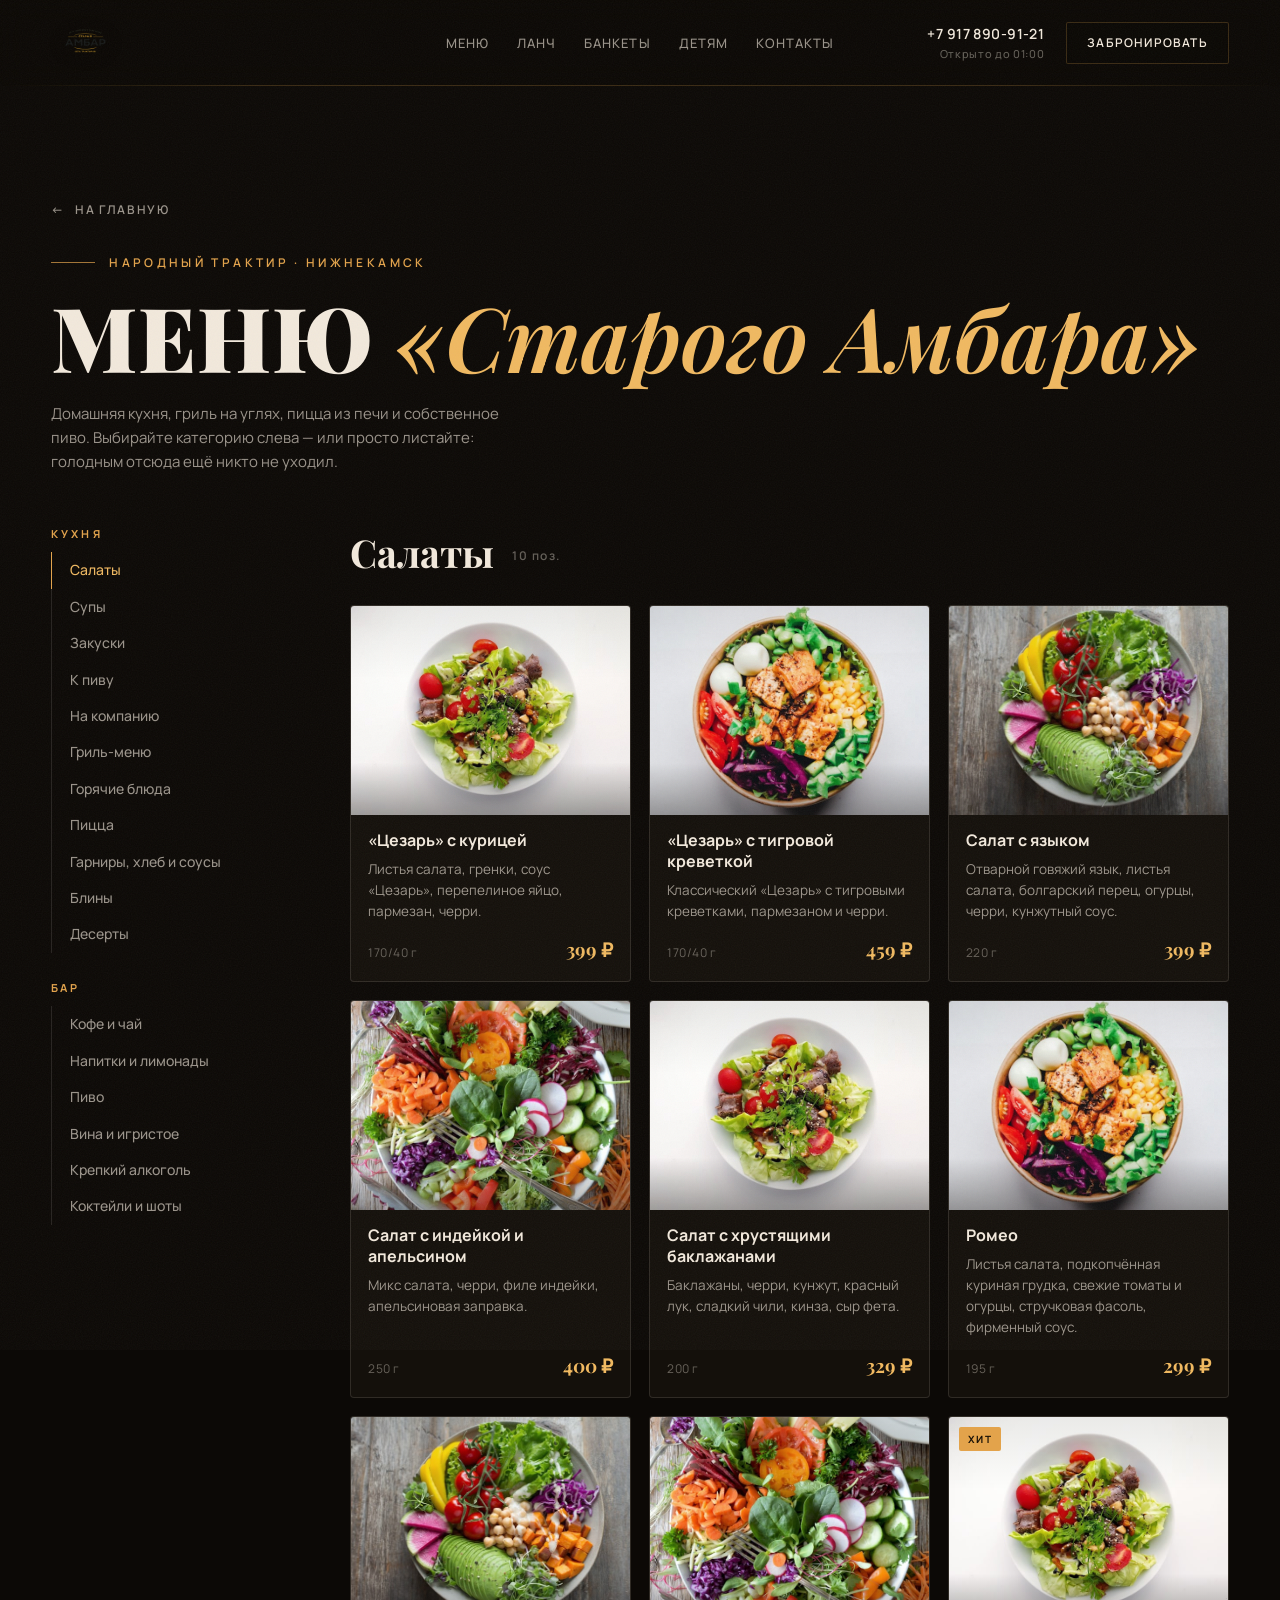
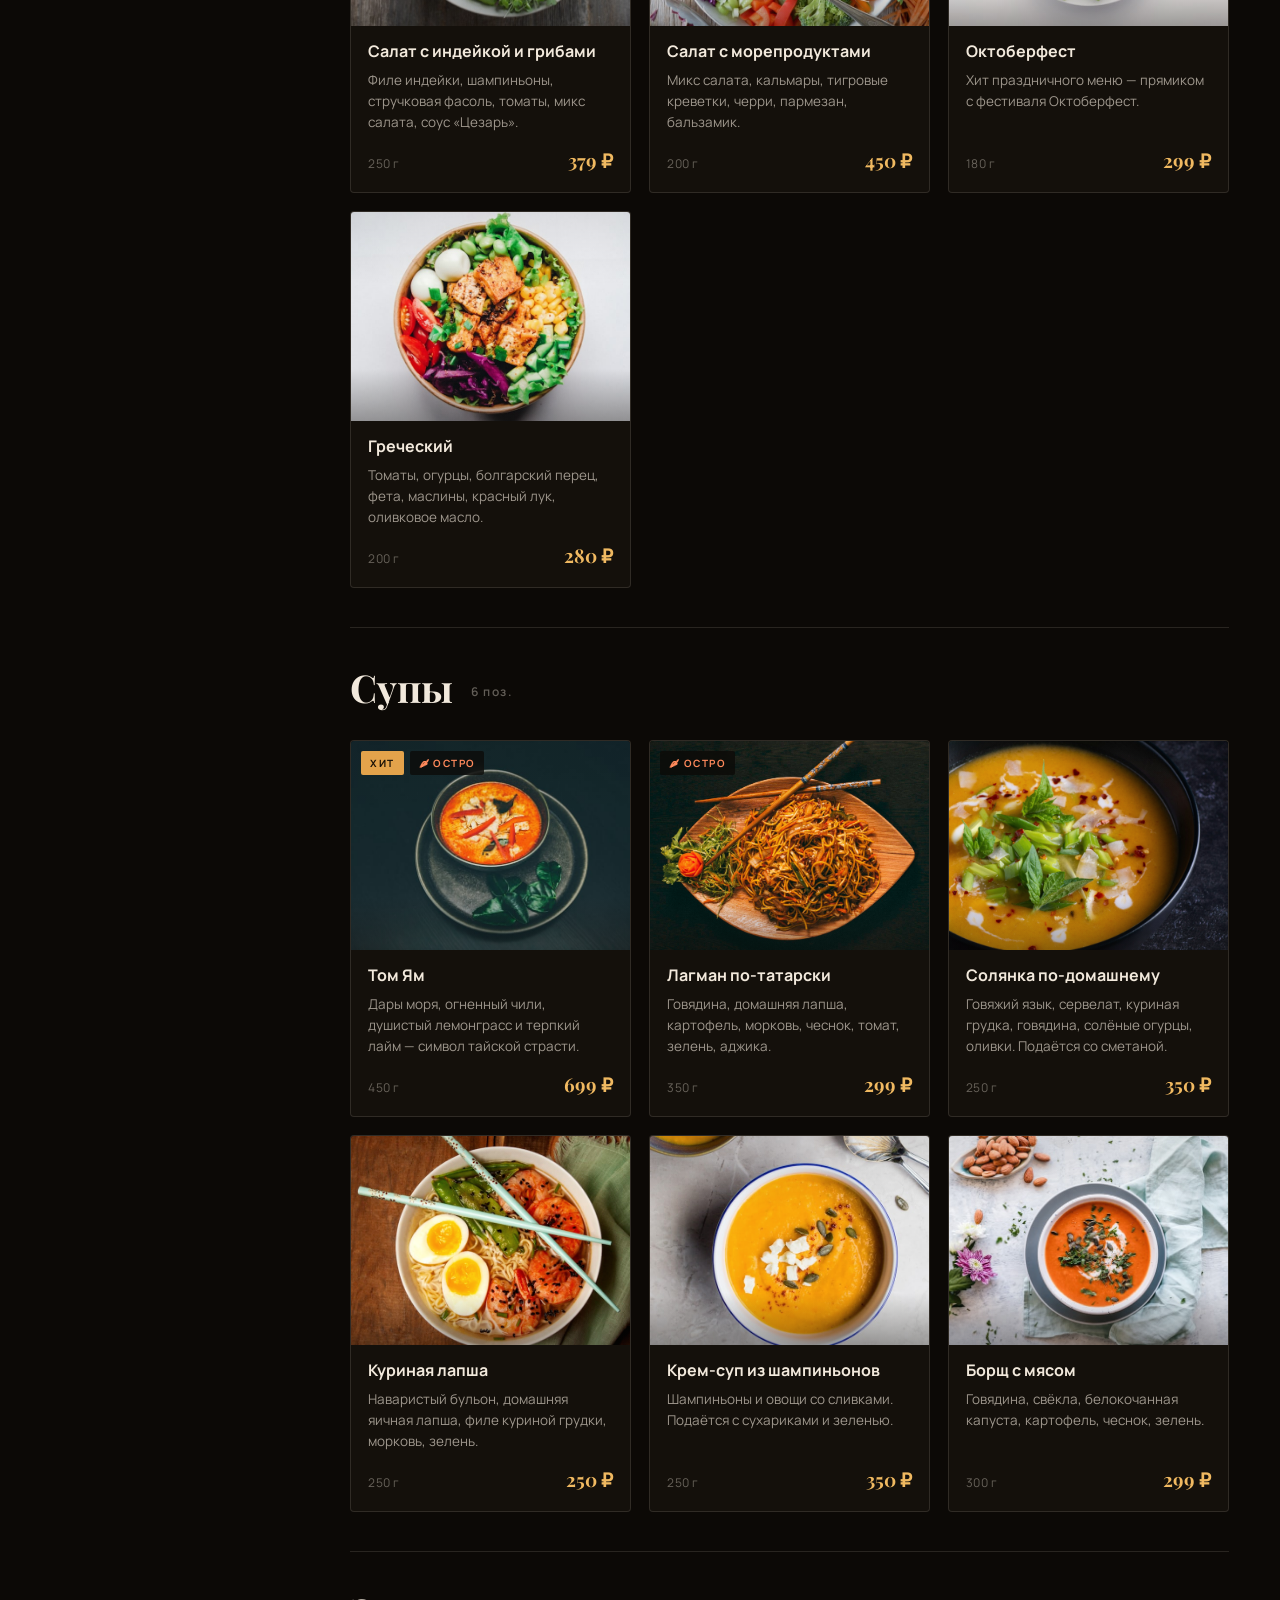
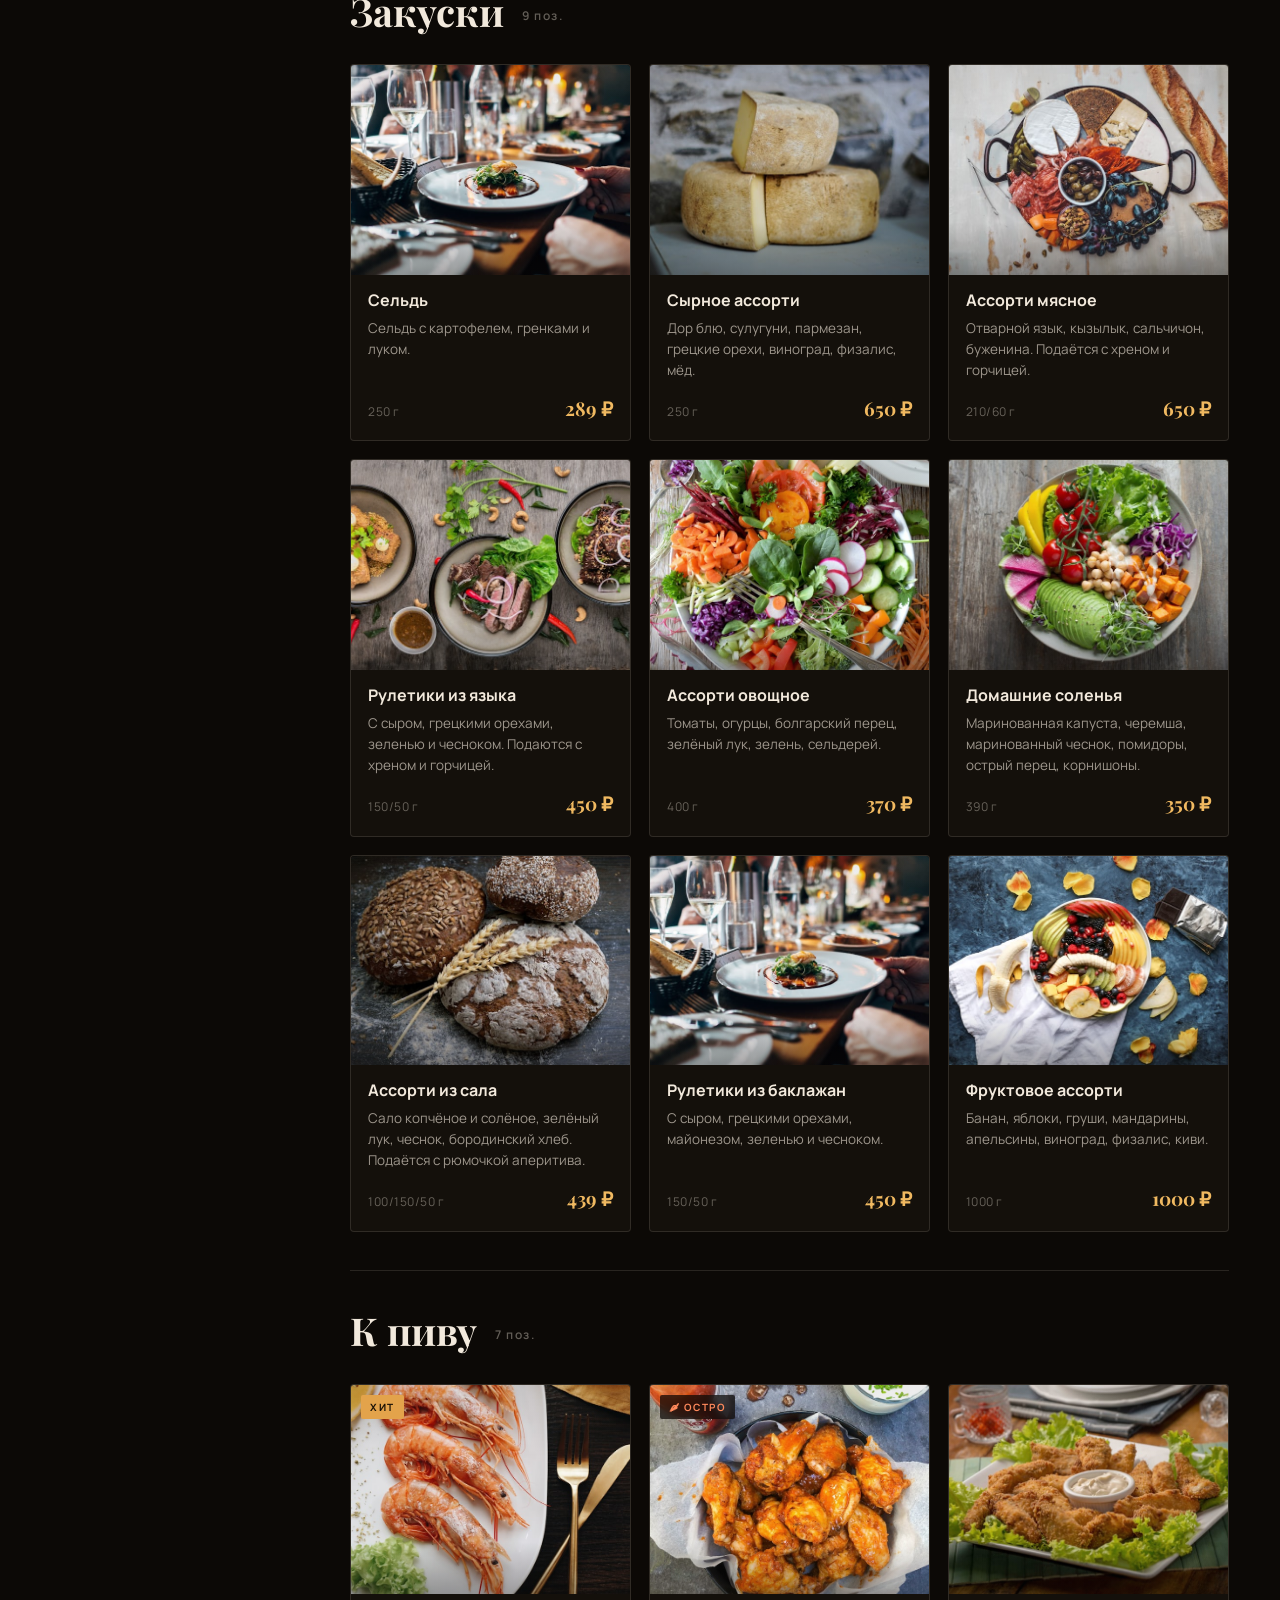
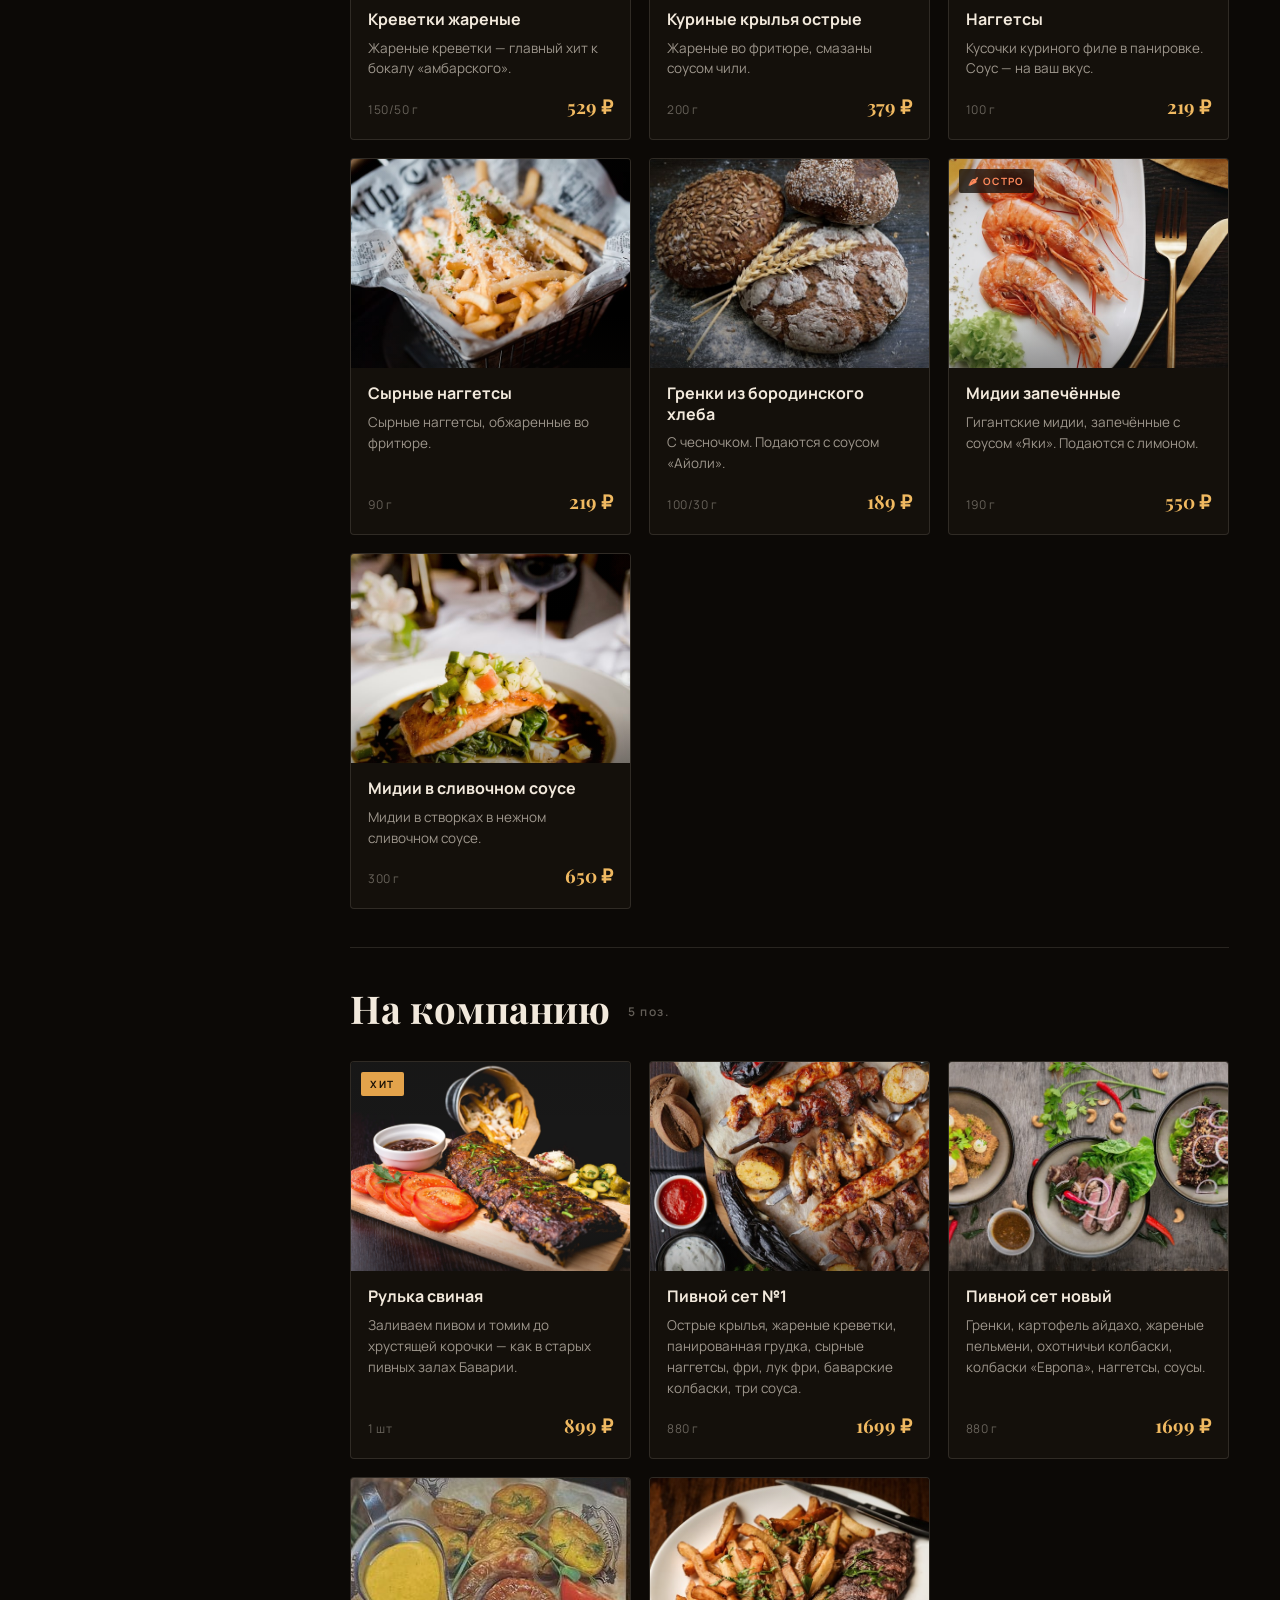
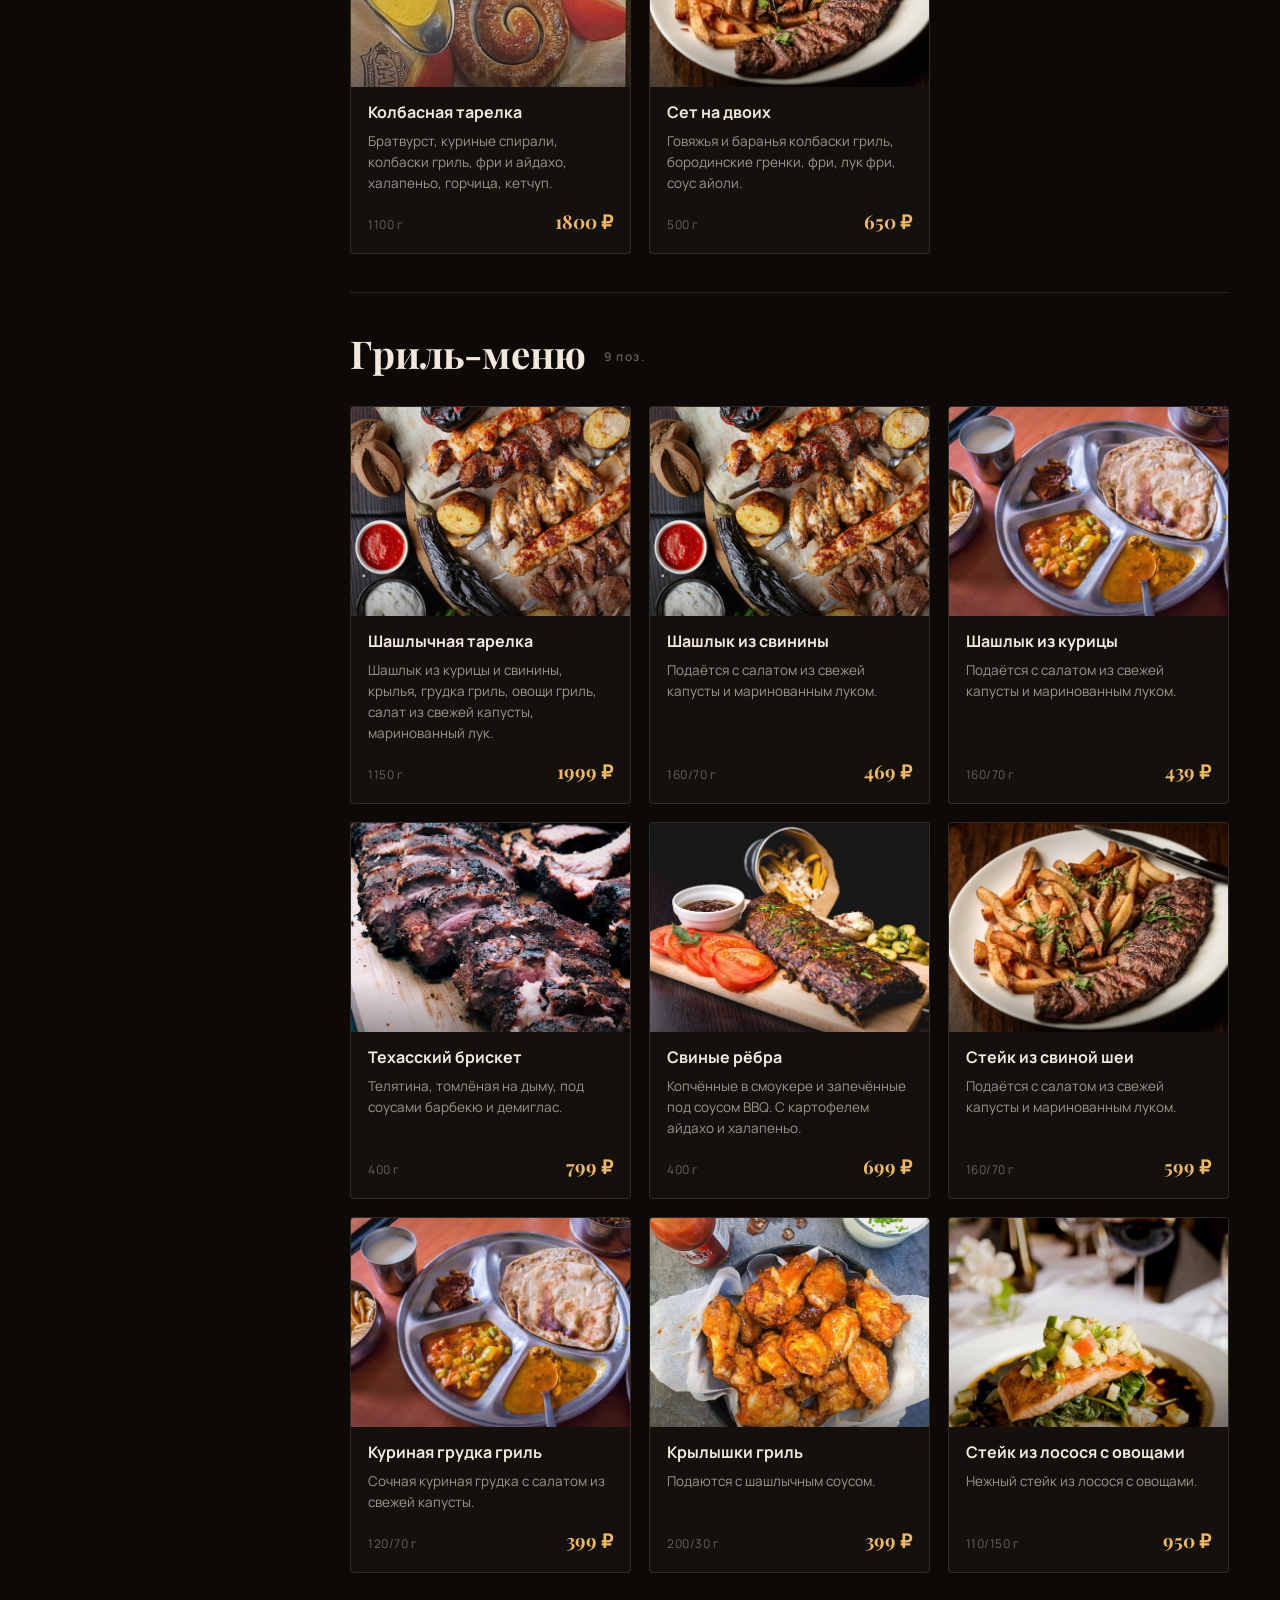
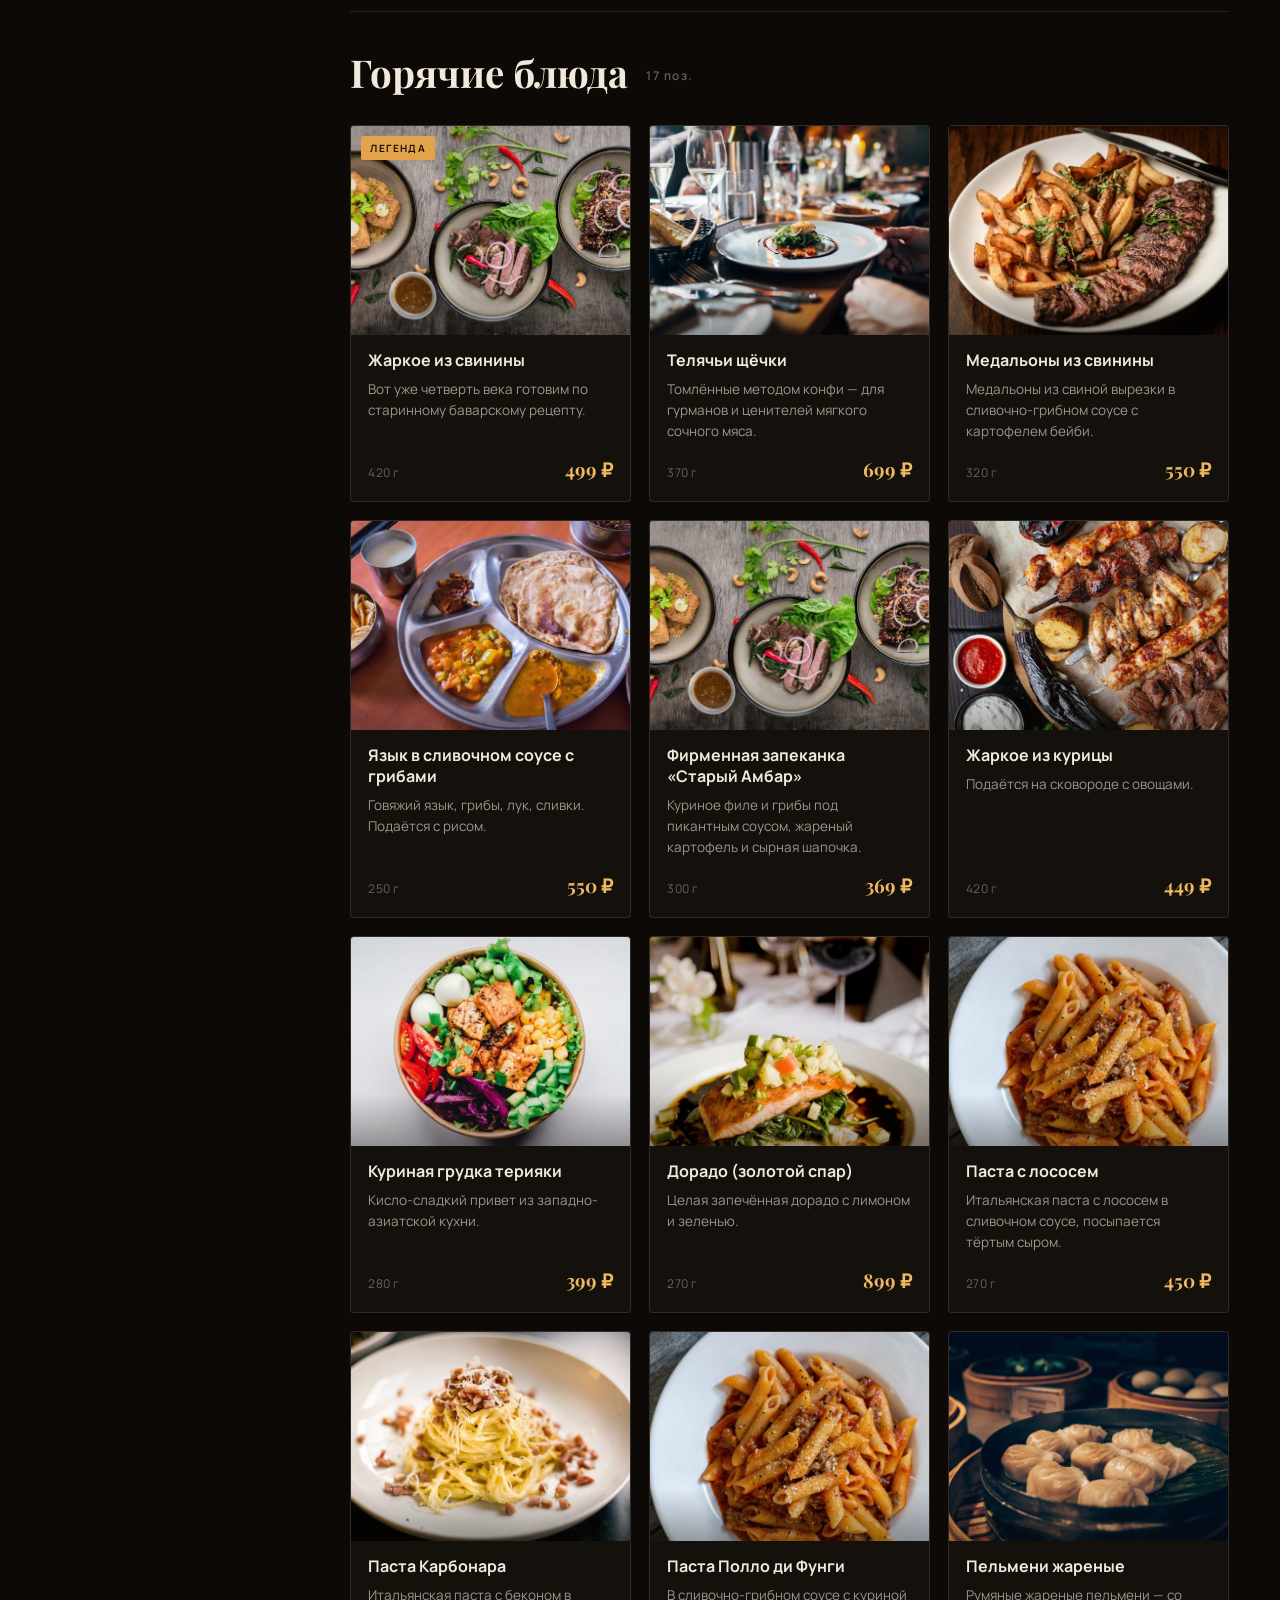
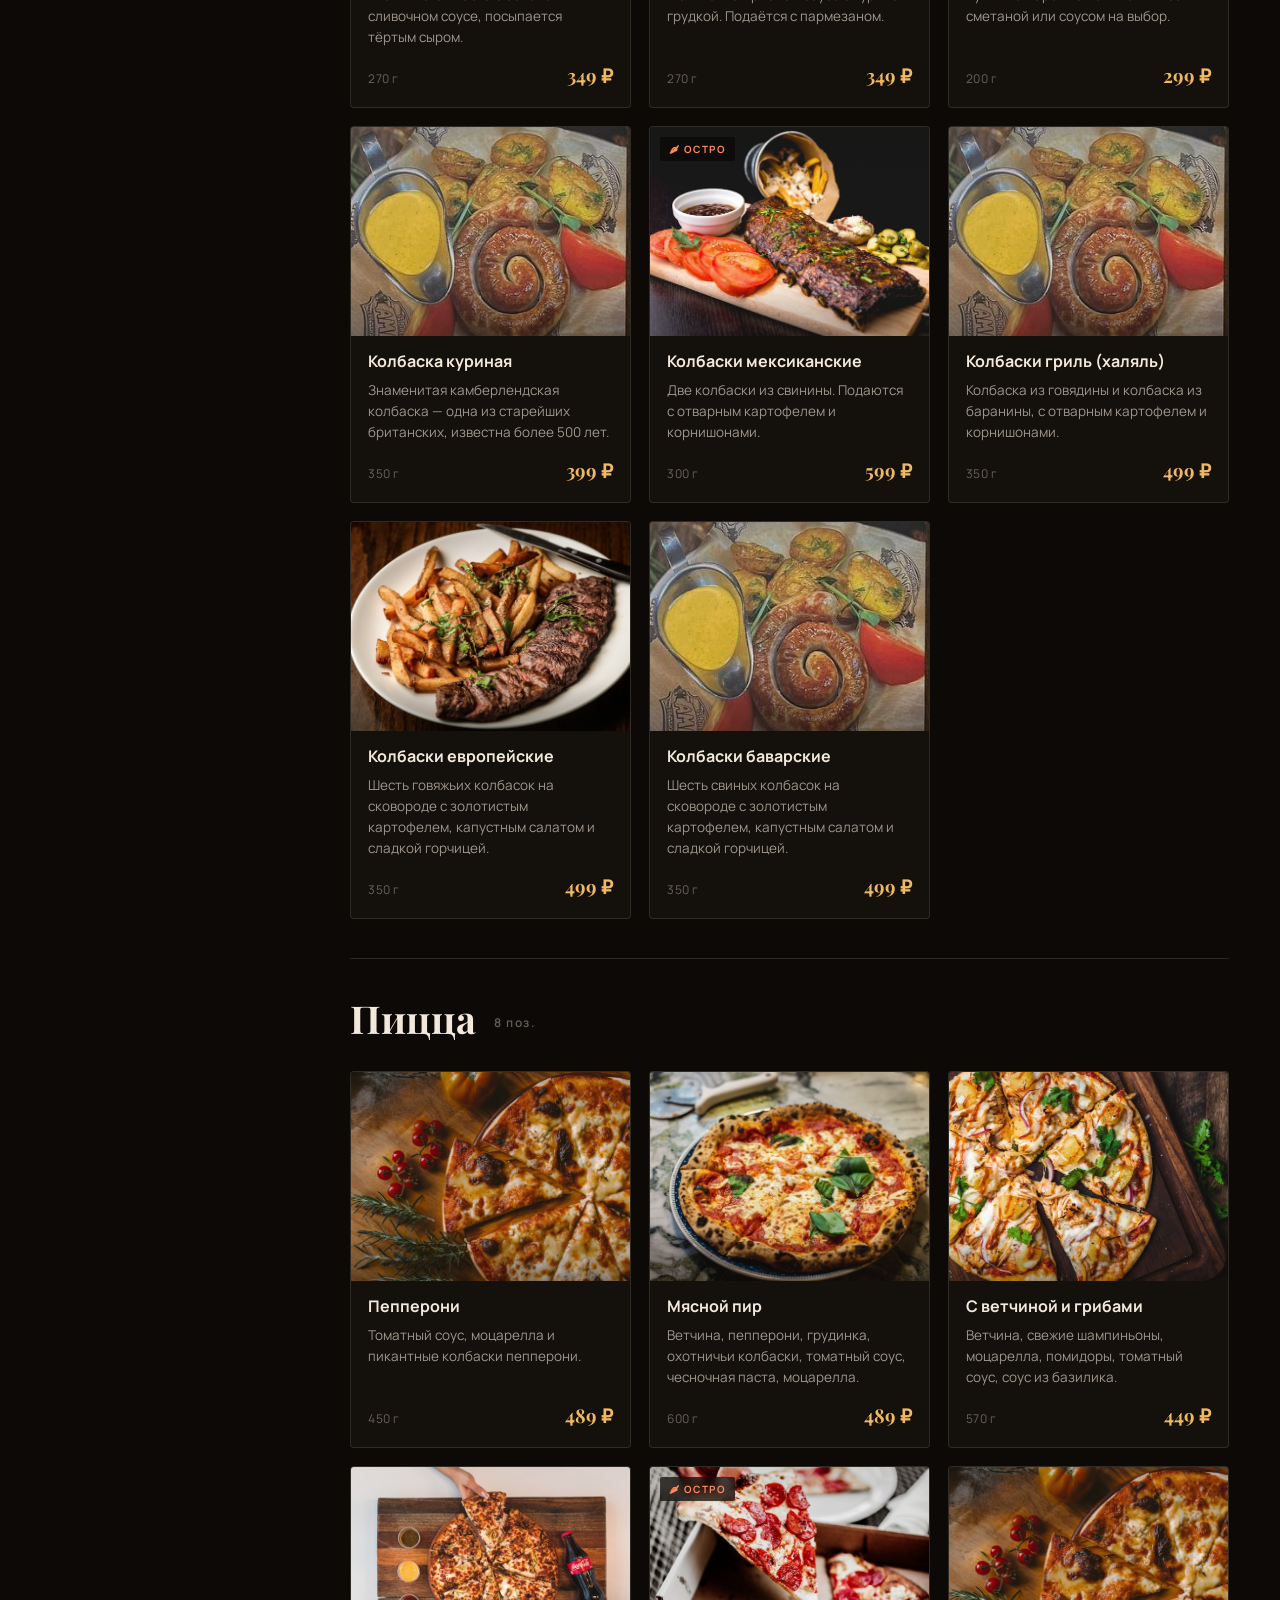
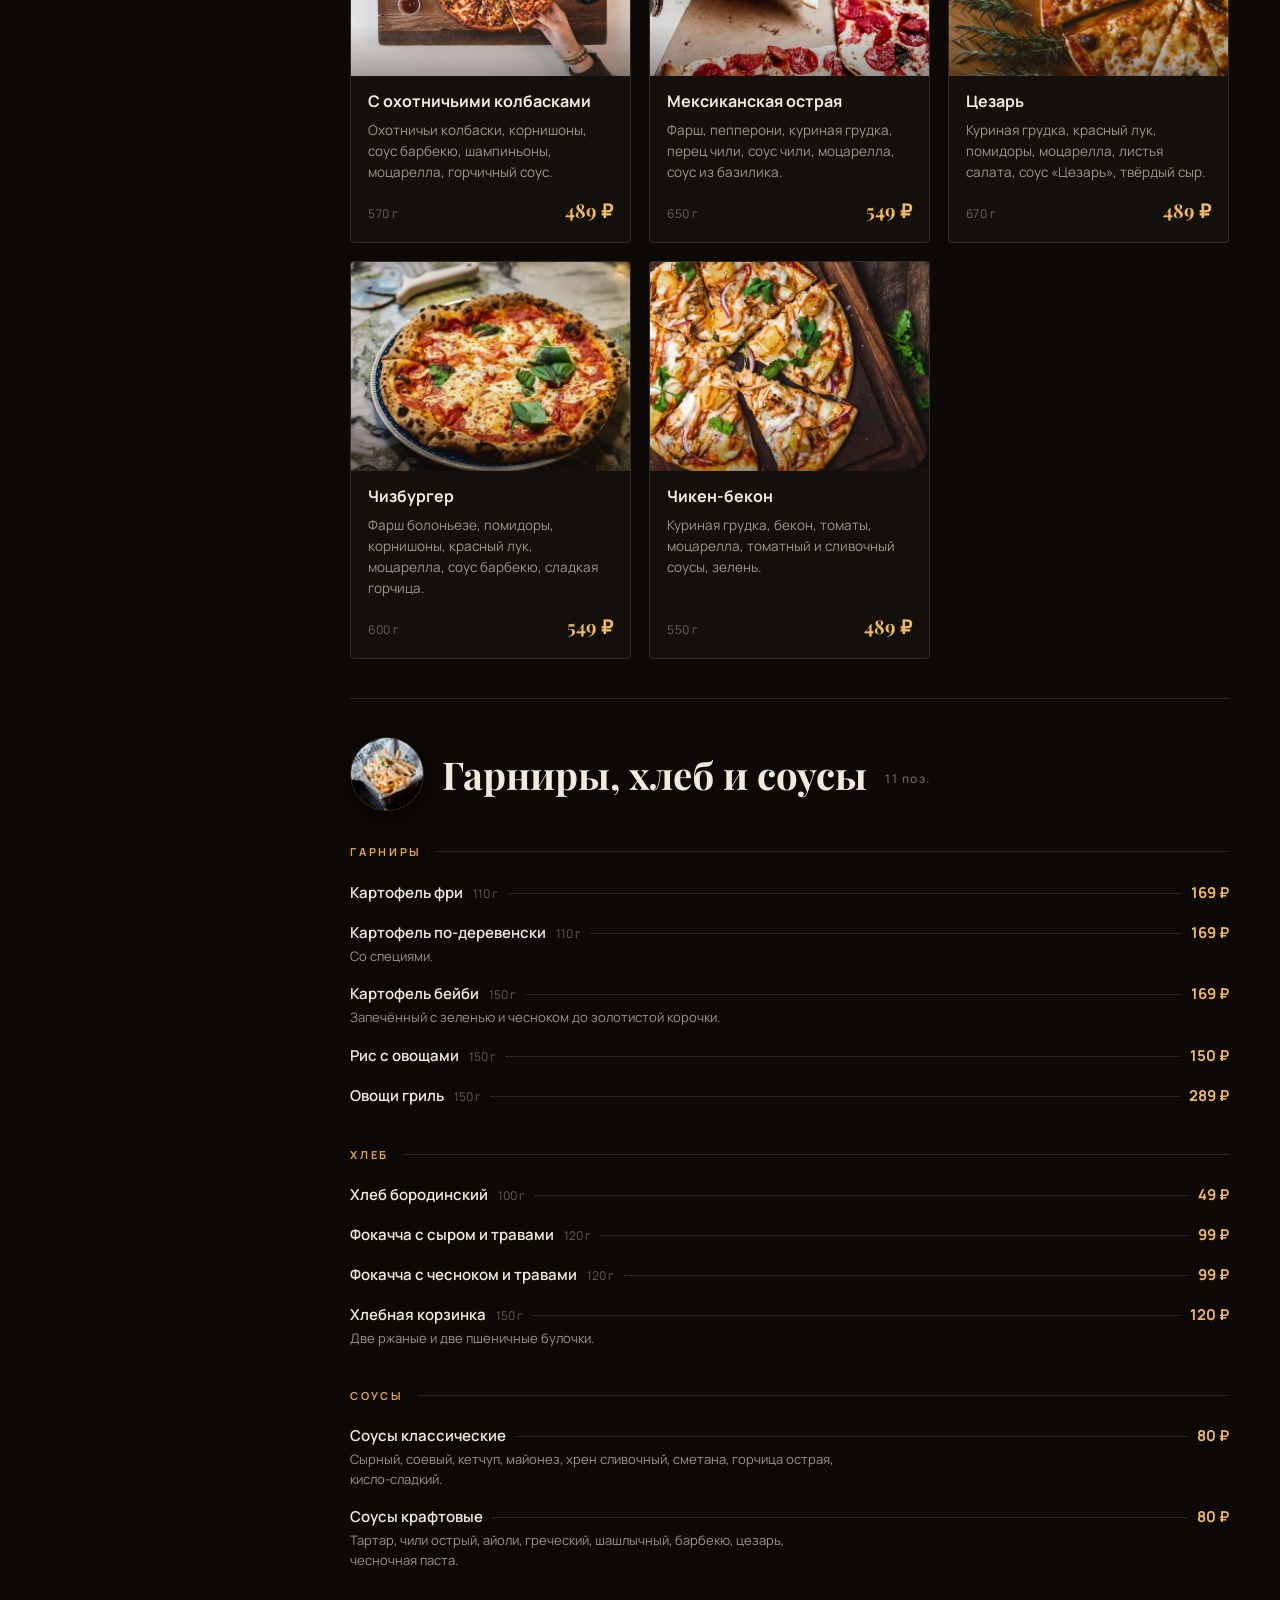
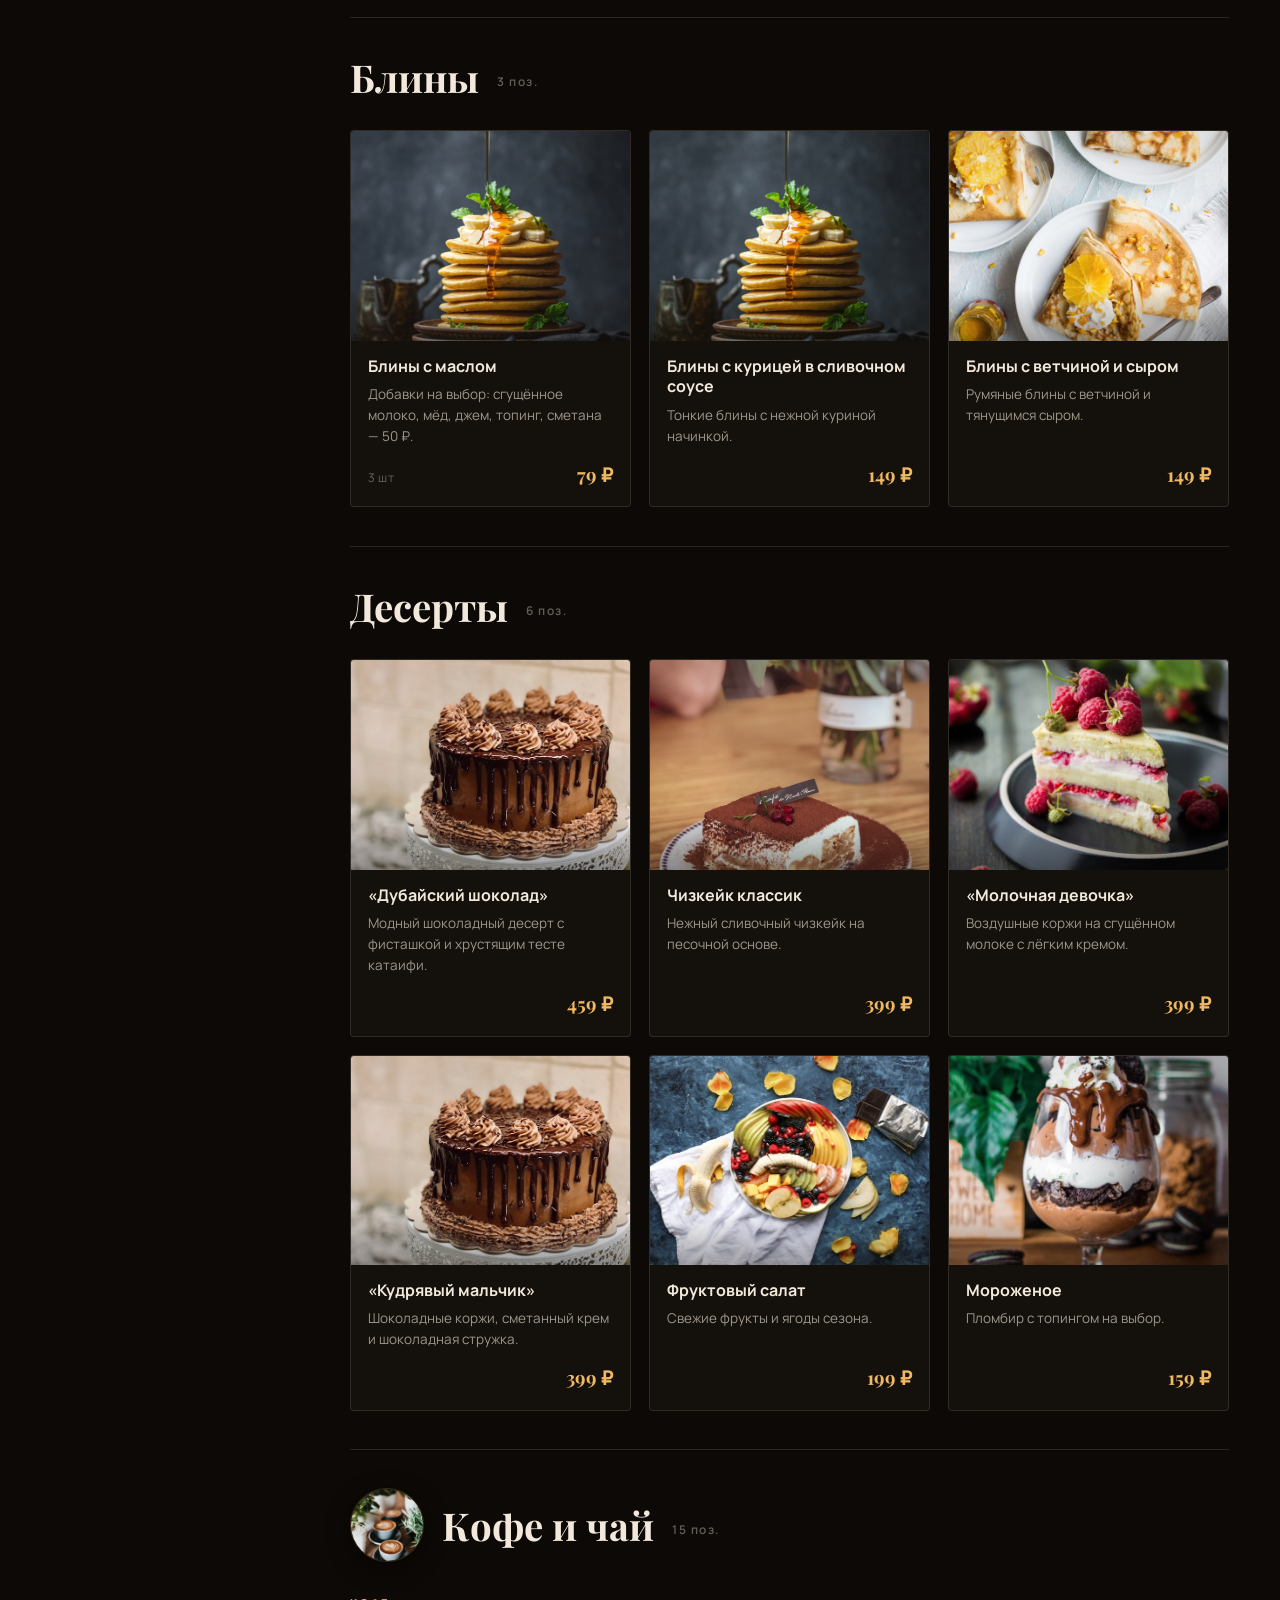
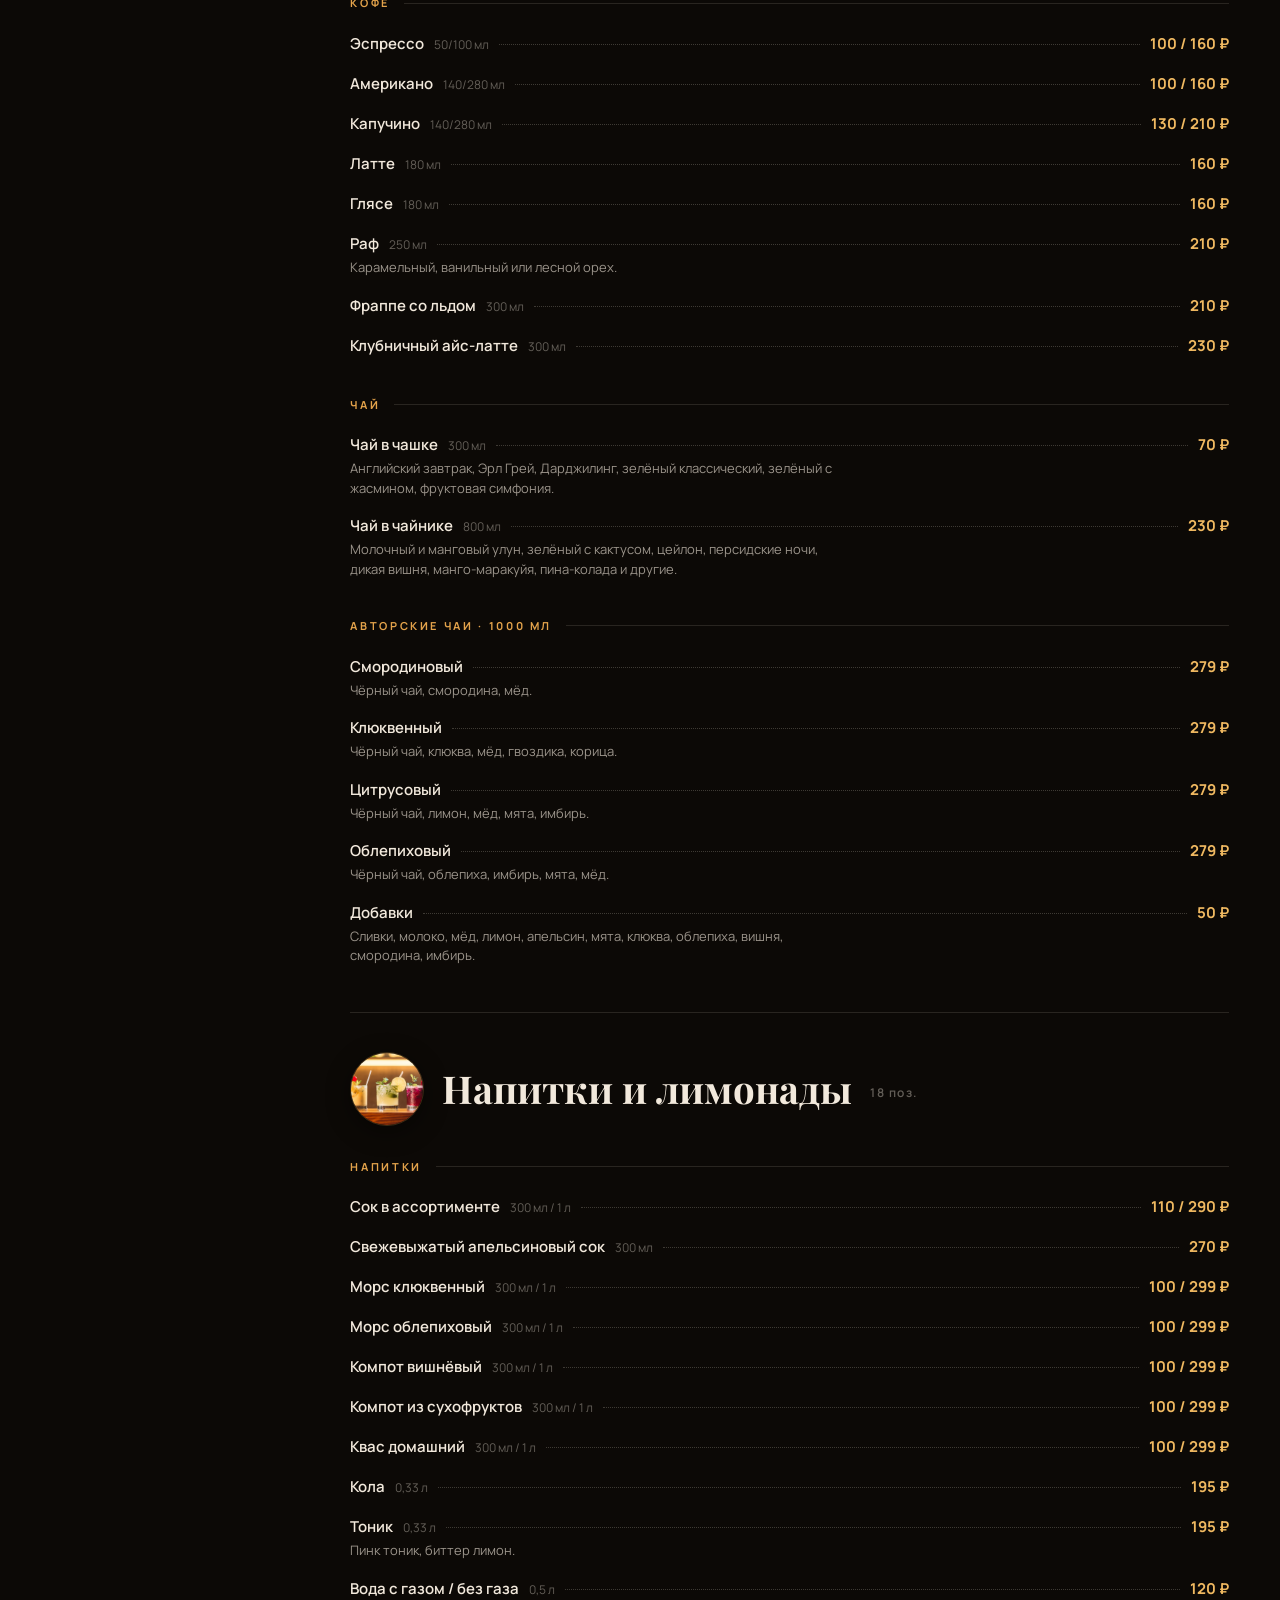
==== menu.html @ 157c4d70 "Страница полного меню (menu.html): ~150 позиций из бумажного меню, 17 категорий Меню — карточки с фо" ====
<!DOCTYPE html>
<html lang="ru">
<head>
<meta charset="UTF-8">
<meta name="viewport" content="width=device-width, initial-scale=1.0">
<title>Меню ресторана «Старый Амбар» в Нижнекамске — салаты, супы, гриль, пицца, бар</title>
<meta name="description" content="Полное меню народного трактира «Старый Амбар» в Нижнекамске: салаты, супы, закуски, гриль и шашлык, горячие блюда, пицца, блины, десерты, пиво, вина и коктейли. Просп. Мира, 18А.">

<meta property="og:type" content="website">
<meta property="og:title" content="Меню трактира «Старый Амбар» в Нижнекамске">
<meta property="og:description" content="Салаты, супы, гриль, пицца, блины и своё пиво — полное меню народного трактира.">
<meta property="og:image" content="https://manath-iq.github.io/old-ambar-site/img/atmo-1.jpg">
<meta property="og:locale" content="ru_RU">

<link rel="icon" href="data:image/svg+xml,%3Csvg xmlns='http://www.w3.org/2000/svg' viewBox='0 0 64 64'%3E%3Crect width='64' height='64' rx='12' fill='%230C0906'/%3E%3Ctext x='32' y='45' font-family='Georgia,serif' font-size='38' font-weight='bold' font-style='italic' fill='%23E3A34B' text-anchor='middle'%3EА%3C/text%3E%3C/svg%3E">

<link rel="preconnect" href="https://fonts.googleapis.com">
<link rel="preconnect" href="https://fonts.gstatic.com" crossorigin>
<link href="https://fonts.googleapis.com/css2?family=Playfair+Display:ital,wght@0,500;0,600;0,700;0,900;1,500;1,600&family=Manrope:wght@400;500;600;700&display=swap" rel="stylesheet">

<link rel="stylesheet" href="css/styles.css">
<link rel="stylesheet" href="css/menu.css">
</head>
<body class="menu-page">

<div class="grain" aria-hidden="true"></div>

<header class="nav is-scrolled" id="nav">
  <a class="nav-brand" href="index.html">
    <img src="img/logo.png" alt="Старый Амбар — народный трактир">
  </a>
  <nav aria-label="Основная навигация">
    <ul class="nav-links">
      <li><a href="menu.html">Меню</a></li>
      <li><a href="index.html#lunch">Ланч</a></li>
      <li><a href="index.html#banket">Банкеты</a></li>
      <li><a href="index.html#kids">Детям</a></li>
      <li><a href="index.html#adresa">Контакты</a></li>
    </ul>
  </nav>
  <div class="nav-right">
    <a class="nav-phone" href="tel:+79178909121">
      +7 917 890-91-21
      <span id="navOpen">Открыто до 01:00</span>
    </a>
    <a class="btn btn-ghost btn-sm" href="index.html#bron">Забронировать</a>
  </div>
</header>

<!-- ================= Шапка страницы ================= -->
<section class="mhero">
  <div class="mhero-inner">
    <a class="mback rv" href="index.html">На главную</a>
    <p class="sec-eyebrow rv">Народный трактир · Нижнекамск</p>
    <h1 class="rv rv-d1">Меню <em>«Старого Амбара»</em></h1>
    <p class="sec-lede rv rv-d2">Домашняя кухня, гриль на углях, пицца из печи и собственное пиво.
    Выбирайте категорию слева — или просто листайте: голодным отсюда ещё никто не уходил.</p>
  </div>
</section>

<!-- ================= Меню ================= -->
<div class="menu-wrap">
  <div class="menu-layout">
    <nav class="mnav" id="menuNav" aria-label="Категории меню"></nav>
    <div id="menuBody"></div>
  </div>

  <div class="section-inner">
    <div class="menu-note menu-note--page rv">
      <span>Цены и составы указаны ориентировочно — актуальные уточняйте в трактире. Алкоголь — только гостям старше 18 лет.</span>
      <a class="link-arrow" href="index.html#bron">Забронировать стол</a>
    </div>
  </div>
</div>

<!-- ================= Футер ================= -->
<footer class="footer">
  <div class="footer-inner">
    <div class="footer-brand">
      <a class="nav-brand" href="index.html"><img src="img/logo.png" alt="Старый Амбар — народный трактир"></a>
      <p>Народный трактир в Нижнекамске. Сытно, душевно и по-честному — с 2009 года.</p>
    </div>
    <div>
      <h4>Гостям</h4>
      <ul>
        <li><a href="menu.html">Меню</a></li>
        <li><a href="index.html#lunch">Бизнес-ланч</a></li>
        <li><a href="index.html#banket">Банкеты</a></li>
        <li><a href="index.html#kids">Детский зал</a></li>
        <li><a href="index.html#akcii">Акции</a></li>
      </ul>
    </div>
    <div>
      <h4>Компания</h4>
      <ul>
        <li><a href="index.html#atmo">Атмосфера</a></li>
        <li><a href="index.html#otzyvy">Отзывы</a></li>
        <li><a href="index.html#adresa">Контакты</a></li>
        <li><a href="index.html#faq">Вопросы</a></li>
      </ul>
    </div>
    <div>
      <h4>Связаться</h4>
      <ul>
        <li><a href="tel:+79178909121">+7 917 890-91-21</a></li>
        <li><a href="mailto:info@old-ambar.ru">info@old-ambar.ru</a></li>
        <li><a href="https://yandex.ru/maps/-/CTu45Zja" target="_blank" rel="noopener">Мы на Яндекс.Картах</a></li>
      </ul>
    </div>
  </div>
  <div class="footer-bottom">
    <span>© 2009–2026 «Старый Амбар». Реквизиты и правовая информация — по запросу.</span>
    <span>Нижнекамск · просп. Мира, 18А</span>
  </div>
</footer>

<!-- Sticky-CTA для мобильных -->
<div class="mobile-cta">
  <a class="btn btn-solid" href="index.html#bron">Забронировать стол</a>
  <a class="btn btn-ghost" href="tel:+79178909121" aria-label="Позвонить в ресторан">
    <svg viewBox="0 0 24 24" fill="none" stroke="currentColor" stroke-width="1.6" stroke-linecap="round" stroke-linejoin="round" aria-hidden="true">
      <path d="M22 16.92v3a2 2 0 0 1-2.18 2 19.79 19.79 0 0 1-8.63-3.07 19.5 19.5 0 0 1-6-6 19.79 19.79 0 0 1-3.07-8.67A2 2 0 0 1 4.11 2h3a2 2 0 0 1 2 1.72c.127.96.361 1.903.7 2.81a2 2 0 0 1-.45 2.11L8.09 9.91a16 16 0 0 0 6 6l1.27-1.27a2 2 0 0 1 2.11-.45c.907.339 1.85.573 2.81.7A2 2 0 0 1 22 16.92z"/>
    </svg>
  </a>
</div>

<!-- ================= Schema.org ================= -->
<script type="application/ld+json">
{
  "@context": "https://schema.org",
  "@type": "Menu",
  "name": "Меню трактира «Старый Амбар»",
  "inLanguage": "ru",
  "hasMenuSection": [
    { "@type": "MenuSection", "name": "Салаты" },
    { "@type": "MenuSection", "name": "Супы" },
    { "@type": "MenuSection", "name": "Закуски" },
    { "@type": "MenuSection", "name": "К пиву" },
    { "@type": "MenuSection", "name": "На компанию" },
    { "@type": "MenuSection", "name": "Гриль-меню" },
    { "@type": "MenuSection", "name": "Горячие блюда" },
    { "@type": "MenuSection", "name": "Пицца" },
    { "@type": "MenuSection", "name": "Гарниры, хлеб и соусы" },
    { "@type": "MenuSection", "name": "Блины" },
    { "@type": "MenuSection", "name": "Десерты" },
    { "@type": "MenuSection", "name": "Кофе и чай" },
    { "@type": "MenuSection", "name": "Напитки и лимонады" },
    { "@type": "MenuSection", "name": "Пиво" },
    { "@type": "MenuSection", "name": "Вина и игристое" },
    { "@type": "MenuSection", "name": "Крепкий алкоголь" },
    { "@type": "MenuSection", "name": "Коктейли и шоты" }
  ]
}
</script>

<script src="js/menu.js"></script>
</body>
</html>
---- css/styles.css ----
/* ============================================================
   «Старый Амбар» — стили лендинга (dark-luxe)
   ============================================================ */

:root{
  --bg: #0C0906;
  --surface: #14100B;
  --surface-2: #1B150E;
  --text: #F2E9DC;
  --text-muted: rgba(242, 233, 220, .62);
  --text-faint: rgba(242, 233, 220, .38);
  --amber: #E3A34B;
  --amber-bright: #F0B961;
  --amber-deep: #B87B2E;
  --on-amber: #1A1207;
  --hairline: rgba(227, 163, 75, .22);
  --hairline-soft: rgba(242, 233, 220, .12);
  --focus: #F0B961;
  --ok: #8FBF7F;
  --pad-x: clamp(20px, 4vw, 56px);
}

*{ margin:0; padding:0; box-sizing:border-box; }
html{ scroll-behavior:smooth; }
body{
  background: var(--bg);
  color: var(--text);
  font-family: 'Manrope', system-ui, sans-serif;
  font-size: 16px;
  line-height: 1.6;
  -webkit-font-smoothing: antialiased;
  overflow-x: hidden;
}
::selection{ background: var(--amber); color: var(--on-amber); }

a{ color: inherit; text-decoration: none; }
/* якоря не прячутся под фиксированной шапкой */
[id]{ scroll-margin-top: 88px; }
button{ font: inherit; cursor: pointer; background:none; border:none; color:inherit; }
img{ display:block; max-width:100%; }

.serif{ font-family: 'Playfair Display', 'Times New Roman', serif; }

/* ---------- section primitives ---------- */
.section{ position: relative; padding: clamp(80px, 10vw, 150px) var(--pad-x); }
.section-inner{ max-width: 1400px; margin: 0 auto; }
.sec-head{ margin-bottom: clamp(40px, 5vw, 72px); }
.sec-eyebrow{
  display: inline-flex; align-items: center; gap: 14px;
  font-size: 12px; font-weight: 600;
  letter-spacing: .28em;
  text-transform: uppercase;
  color: var(--amber);
  margin-bottom: 18px;
}
.sec-eyebrow::before{ content:""; width: 44px; height: 1px; background: var(--amber); opacity:.7; }
.sec-title{
  font-family: 'Playfair Display', serif;
  font-weight: 700;
  font-size: clamp(32px, 4vw, 58px);
  line-height: 1.1;
  letter-spacing: .002em;
  max-width: 18em;
}
.sec-title em{ font-style: italic; font-weight: 600; color: var(--amber-bright); }
.sec-lede{
  max-width: 58ch;
  margin-top: 20px;
  color: var(--text-muted);
  font-size: clamp(15px, 1.15vw, 17px);
}

/* scroll reveal */
.rv{ opacity: 0; transform: translateY(34px); transition: opacity .9s cubic-bezier(.22,1,.36,1), transform .9s cubic-bezier(.22,1,.36,1); }
.rv.is-in{ opacity: 1; transform: none; }
.rv-d1{ transition-delay: .08s; } .rv-d2{ transition-delay: .16s; } .rv-d3{ transition-delay: .24s; }
@media (prefers-reduced-motion: reduce){
  .rv{ opacity:1; transform:none; transition:none; }
}

/* ---------- grain ---------- */
.grain{
  position: fixed; inset: -50%;
  width: 200%; height: 200%;
  pointer-events: none;
  z-index: 90;
  opacity: .05;
  background-image: url("data:image/svg+xml,%3Csvg viewBox='0 0 256 256' xmlns='http://www.w3.org/2000/svg'%3E%3Cfilter id='n'%3E%3CfeTurbulence type='fractalNoise' baseFrequency='0.85' numOctaves='2' stitchTiles='stitch'/%3E%3C/filter%3E%3Crect width='100%25' height='100%25' filter='url(%23n)'/%3E%3C/svg%3E");
  background-size: 256px 256px;
}

/* ---------- nav ---------- */
.nav{
  position: fixed;
  top: 0; left: 0; right: 0;
  z-index: 80;
  display: grid;
  grid-template-columns: 1fr auto 1fr;
  align-items: center;
  gap: 24px;
  padding: 20px var(--pad-x);
  transition: background .5s ease, backdrop-filter .5s ease, padding .4s ease;
}
.nav::after{
  content:"";
  position:absolute; left:0; right:0; bottom:0;
  height:1px;
  background: linear-gradient(90deg, transparent, var(--hairline) 20%, var(--hairline) 80%, transparent);
  opacity: 0;
  transition: opacity .5s ease;
}
.nav.is-scrolled{
  background: rgba(12, 9, 6, .8);
  backdrop-filter: blur(14px);
  -webkit-backdrop-filter: blur(14px);
  padding-top: 14px; padding-bottom: 14px;
}
.nav.is-scrolled::after{ opacity:1; }

.nav-brand{
  justify-self: start;
  display: flex; align-items: baseline; gap: 10px;
  font-family: 'Playfair Display', serif;
  font-size: 19px; font-weight: 700;
  letter-spacing: .06em;
  text-transform: uppercase;
  white-space: nowrap;
}
.nav-brand em{
  font-style: italic; font-weight: 500;
  text-transform: none;
  letter-spacing: .02em;
  color: var(--amber);
  font-size: 17px;
}
.nav-brand img{
  height: 46px; width: auto;
  filter: drop-shadow(0 2px 10px rgba(0,0,0,.4));
  transition: transform .3s ease;
}
.nav-brand:hover img{ transform: scale(1.04); }

.nav-links{
  justify-self: center;
  display: flex; gap: clamp(16px, 2.2vw, 32px);
  list-style: none;
}
.nav-links a{
  font-size: 13px; font-weight: 500;
  letter-spacing: .08em;
  text-transform: uppercase;
  color: var(--text-muted);
  position: relative;
  padding: 6px 0;
  transition: color .3s ease;
}
.nav-links a::after{
  content:"";
  position:absolute; left:0; bottom:0;
  width:100%; height:1px;
  background: var(--amber);
  transform: scaleX(0);
  transform-origin: right;
  transition: transform .35s cubic-bezier(.4,0,.2,1);
}
.nav-links a:hover{ color: var(--text); }
.nav-links a:hover::after{ transform: scaleX(1); transform-origin: left; }

.nav-right{ justify-self: end; display: flex; align-items: center; gap: 22px; }
.nav-phone{
  font-size: 14px; font-weight: 600;
  letter-spacing: .03em;
  transition: color .3s ease;
}
.nav-phone:hover{ color: var(--amber-bright); }
.nav-phone span{
  display:block;
  font-size: 11px; font-weight: 500;
  letter-spacing: .06em;
  color: var(--text-faint);
  text-align: right;
}

.btn{
  display: inline-flex; align-items: center; justify-content: center; gap: 10px;
  border: 1px solid transparent;
  border-radius: 2px;
  padding: 14px 28px;
  font-size: 13px; font-weight: 600;
  letter-spacing: .1em;
  text-transform: uppercase;
  transition: background .35s ease, color .35s ease, border-color .35s ease, transform .15s ease;
}
.btn:active{ transform: translateY(1px); }
.btn:focus-visible{ outline: 2px solid var(--focus); outline-offset: 3px; }
.btn-solid{ background: var(--amber); color: var(--on-amber); }
.btn-solid:hover{ background: var(--amber-bright); }
.btn-ghost{
  border-color: var(--hairline);
  color: var(--text);
  background: rgba(12,9,6,.25);
  backdrop-filter: blur(4px);
}
.btn-ghost:hover{ border-color: var(--amber); color: var(--amber-bright); }
.btn-sm{ padding: 10px 20px; font-size: 12px; }
.link-arrow{
  display: inline-flex; align-items: center; gap: 10px;
  font-size: 13px; font-weight: 600;
  letter-spacing: .1em; text-transform: uppercase;
  color: var(--amber);
  transition: color .3s ease, gap .3s ease;
}
.link-arrow::after{ content:"→"; transition: transform .3s ease; }
.link-arrow:hover{ color: var(--amber-bright); }
.link-arrow:hover::after{ transform: translateX(6px); }

/* ---------- hero ---------- */
.hero-track{ position: relative; height: 480vh; }
.hero-stage{
  position: sticky; top: 0;
  height: 100vh; height: 100dvh;
  overflow: hidden;
}
.hero-video-wrap{ position: absolute; inset: 0; }
.hero-video-wrap video{ width: 100%; height: 100%; object-fit: cover; display: block; }
.hero-shade{
  position: absolute; inset: 0;
  background:
    linear-gradient(180deg, rgba(12,9,6,.68) 0%, rgba(12,9,6,.30) 30%, rgba(12,9,6,.16) 55%, rgba(12,9,6,.80) 100%),
    linear-gradient(90deg, rgba(12,9,6,.52) 0%, rgba(12,9,6,.18) 42%, transparent 68%),
    radial-gradient(120% 90% at 50% 110%, rgba(12,9,6,.55) 0%, transparent 55%);
  pointer-events: none;
}
.hero-vignette{
  position: absolute; inset: 0;
  background: radial-gradient(140% 140% at 50% 50%, transparent 55%, rgba(12,9,6,.62) 100%);
  pointer-events: none;
}

.chapter{
  position: absolute; inset: 0;
  display: flex; flex-direction: column; justify-content: flex-end;
  padding: 0 var(--pad-x) clamp(96px, 13vh, 150px);
  pointer-events: none;
}
.chapter > *{ pointer-events: auto; }
.chapter[data-hidden="true"] > *{ pointer-events: none; }

.eyebrow{
  display: inline-flex; align-items: center; gap: 14px;
  font-size: 12px; font-weight: 600;
  letter-spacing: .28em;
  text-transform: uppercase;
  color: var(--amber);
  margin-bottom: clamp(16px, 2.4vh, 28px);
}
.eyebrow::before{ content:""; width: 44px; height: 1px; background: var(--amber); opacity: .7; }

.hero-h1{ font-weight: 400; line-height: 1; }
.hero-h1 .h1-script{
  display: block;
  font-family: 'Playfair Display', serif;
  font-style: italic; font-weight: 500;
  font-size: clamp(28px, 4.6vw, 64px);
  color: var(--amber-bright);
  margin-bottom: clamp(2px, .8vh, 10px);
  letter-spacing: .01em;
}
.hero-h1 .h1-display{
  display: block;
  font-family: 'Playfair Display', serif;
  font-weight: 900;
  font-size: clamp(52px, 11.5vw, 175px);
  line-height: .96;
  letter-spacing: .005em;
  text-transform: uppercase;
  color: var(--text);
}
/* маска строки с запасом сверху, чтобы не резать выносные элементы («Й») */
.h1-line{
  display: block;
  overflow: hidden;
  padding-top: .18em;
  margin-top: -.18em;
}
.h1-line > span{ display: inline-block; will-change: transform; }

.hero-sub-row{
  display: flex; flex-wrap: wrap;
  align-items: flex-end; justify-content: space-between;
  gap: 28px;
  margin-top: clamp(24px, 4vh, 44px);
}
.hero-lede{
  max-width: 52ch;
  font-size: clamp(15px, 1.2vw, 18px);
  color: var(--text-muted);
}
.hero-lede strong{ color: var(--text); font-weight: 600; }
.hero-facts{
  display: flex; flex-wrap: wrap;
  gap: 10px 0;
  margin-top: 18px;
  font-size: 13px; font-weight: 500;
  letter-spacing: .04em;
  color: var(--text-faint);
}
.hero-facts span{ display: inline-flex; align-items: center; }
.hero-facts span + span::before{ content:"·"; margin: 0 12px; color: var(--amber-deep); }
.hero-cta{ display: flex; gap: 14px; flex-shrink: 0; }

.chapter-quote{ justify-content: center; align-items: flex-start; padding-bottom: 0; }
.chapter-quote .q-inner{ max-width: 780px; }
.chapter-quote h2{
  font-family: 'Playfair Display', serif;
  font-weight: 700;
  font-size: clamp(34px, 4.8vw, 68px);
  line-height: 1.12;
  letter-spacing: .002em;
}
.chapter-quote h2 em{ font-style: italic; font-weight: 600; color: var(--amber-bright); }
.chapter-quote p{
  max-width: 52ch;
  margin-top: 22px;
  font-size: clamp(15px, 1.15vw, 17px);
  color: var(--text-muted);
}
.chapter-3{ align-items: center; text-align: center; justify-content: center; }
.chapter-3 .q-inner{ display: flex; flex-direction: column; align-items: center; }
.chapter-3 .eyebrow::before{ display:none; }
.chapter-3 .hero-cta{ margin-top: 34px; justify-content: center; }
.chapter-3 p{ margin-left:auto; margin-right:auto; }

.rail{
  position: absolute;
  right: clamp(20px, 3vw, 44px);
  top: 50%;
  transform: translateY(-50%);
  z-index: 20;
  display: flex; flex-direction: column; align-items: center;
  gap: 18px;
}
.rail-num{
  font-size: 11px; font-weight: 600;
  letter-spacing: .18em;
  color: var(--text-faint);
  writing-mode: vertical-rl;
  transition: color .4s ease;
}
.rail-num.is-active{ color: var(--amber-bright); }
.rail-line{
  width: 1px; height: clamp(90px, 16vh, 160px);
  background: var(--hairline-soft);
  position: relative; overflow: hidden;
}
.rail-line i{
  position: absolute; top:0; left:0;
  width:100%; height:100%;
  background: var(--amber);
  transform: scaleY(0);
  transform-origin: top;
}

.hero-util{
  position: absolute;
  left: var(--pad-x); right: var(--pad-x);
  bottom: clamp(22px, 3.6vh, 36px);
  z-index: 20;
  display: flex; align-items: center; justify-content: space-between;
  gap: 20px;
  font-size: 12px;
  letter-spacing: .08em;
  text-transform: uppercase;
  color: var(--text-faint);
}
.util-open{ display: inline-flex; align-items: center; gap: 10px; }
.util-dot{
  width: 6px; height: 6px; border-radius: 50%;
  background: var(--amber-bright);
  animation: breathe 2.6s ease-out infinite;
}
@keyframes breathe{
  0%{ box-shadow: 0 0 0 0 rgba(240,185,97,.45); }
  70%{ box-shadow: 0 0 0 9px rgba(240,185,97,0); }
  100%{ box-shadow: 0 0 0 0 rgba(240,185,97,0); }
}
.util-scroll{ display: inline-flex; align-items: center; gap: 12px; }
.util-scroll .scroll-line{
  width: 1px; height: 34px;
  background: var(--hairline-soft);
  position: relative; overflow: hidden;
}
.util-scroll .scroll-line::after{
  content:"";
  position:absolute; left:0; top:-100%;
  width:100%; height:100%;
  background: var(--amber-bright);
  animation: scrollHint 2.2s cubic-bezier(.65,0,.35,1) infinite;
}
@keyframes scrollHint{ 0%{ top:-100%; } 55%{ top:100%; } 100%{ top:100%; } }

.curtain{
  position: fixed; inset: 0;
  background: var(--bg);
  z-index: 100;
  display: flex; align-items: center; justify-content: center;
  transition: opacity .9s ease, visibility .9s;
}
.curtain.is-done{ opacity: 0; visibility: hidden; }
.curtain .c-mark{
  width: clamp(180px, 24vw, 300px);
  height: auto;
  opacity: 0;
  animation: markIn 1.1s ease .15s forwards;
}
@keyframes markIn{ from{ opacity:0; transform: translateY(12px);} to{ opacity:1; transform:none;} }

/* ---------- trust ---------- */
.trust{
  position: relative; z-index: 10;
  background: var(--bg);
  border-top: 1px solid var(--hairline);
}
.trust-inner{
  max-width: 1400px; margin: 0 auto;
  display: grid;
  grid-template-columns: minmax(240px, 1.2fr) repeat(4, 1fr);
  gap: clamp(28px, 4vw, 64px);
  align-items: start;
}
.trust-title{
  font-family: 'Playfair Display', serif;
  font-weight: 700;
  font-size: clamp(24px, 2.2vw, 34px);
  line-height: 1.2;
}
.trust-title em{ font-style: italic; color: var(--amber-bright); font-weight: 600; }
.stat b{
  display: block;
  font-family: 'Playfair Display', serif;
  font-weight: 900;
  font-size: clamp(40px, 4.4vw, 68px);
  line-height: 1;
  color: var(--amber);
  font-variant-numeric: tabular-nums;
  margin-bottom: 10px;
}
.stat span{ font-size: 14px; color: var(--text-muted); max-width: 22ch; display: block; }

/* ---------- scenarios: expanding panels ---------- */
.scenarios .sec-head{ display:flex; align-items: flex-end; justify-content: space-between; gap: 32px; flex-wrap: wrap; }
.scen-row{
  display: flex;
  gap: 6px;
  height: clamp(420px, 56vh, 560px);
}
.scen-panel{
  position: relative;
  flex: 1;
  min-width: 0;
  overflow: hidden;
  cursor: pointer;
  border-radius: 2px;
  transition: flex 0.7s cubic-bezier(.22,1,.36,1);
}
.scen-panel.is-open{ flex: 3.2; }
.scen-panel img{
  position: absolute; inset: 0;
  width: 100%; height: 100%;
  object-fit: cover;
  filter: brightness(.55) saturate(.9);
  transition: filter .7s ease, transform 1.2s cubic-bezier(.22,1,.36,1);
}
.scen-panel.is-open img{ filter: brightness(.75) saturate(1); transform: scale(1.04); }
.scen-panel::after{
  content:"";
  position:absolute; inset:0;
  background: linear-gradient(180deg, transparent 30%, rgba(12,9,6,.88) 100%);
}
.scen-body{
  position: absolute; left: 0; right: 0; bottom: 0;
  z-index: 2;
  padding: 26px;
  display: flex; flex-direction: column; justify-content: flex-end;
}
.scen-num{
  font-family: 'Playfair Display', serif;
  font-style: italic;
  font-size: 15px;
  color: var(--amber);
  margin-bottom: 8px;
}
.scen-title{
  font-family: 'Playfair Display', serif;
  font-weight: 700;
  font-size: clamp(18px, 1.6vw, 24px);
  line-height: 1.15;
  white-space: nowrap;
  overflow: hidden;
  text-overflow: ellipsis;
}
.scen-panel.is-open .scen-title{ white-space: normal; }
.scen-more{
  max-height: 0; opacity: 0;
  overflow: hidden;
  transition: max-height .7s cubic-bezier(.22,1,.36,1), opacity .5s ease .1s;
}
.scen-panel.is-open .scen-more{ max-height: 220px; opacity: 1; }
.scen-more p{
  font-size: 14px;
  color: var(--text-muted);
  max-width: 44ch;
  margin: 10px 0 16px;
}

/* ---------- menu ledger ---------- */
.menu-sec .sec-head{ display:flex; align-items: flex-end; justify-content: space-between; gap: 32px; flex-wrap: wrap; }
.dish-list{ list-style: none; border-top: 1px solid var(--hairline-soft); }
.dish{
  position: relative;
  display: grid;
  grid-template-columns: 84px 1fr auto;
  gap: 24px;
  align-items: center;
  padding: 22px 8px;
  border-bottom: 1px solid var(--hairline-soft);
  transition: background .4s ease, padding .4s ease;
}
.dish:hover{ background: rgba(227,163,75,.045); padding-left: 18px; }
.dish-thumb{
  width: 84px; height: 84px;
  object-fit: cover;
  border-radius: 2px;
  filter: saturate(.95);
}
.dish-name{
  font-family: 'Playfair Display', serif;
  font-weight: 700;
  font-size: clamp(19px, 1.8vw, 26px);
  line-height: 1.2;
  margin-bottom: 4px;
}
.dish-desc{ font-size: 14px; color: var(--text-muted); max-width: 60ch; }
.dish-price{
  font-family: 'Playfair Display', serif;
  font-weight: 700;
  font-size: clamp(18px, 1.7vw, 24px);
  color: var(--amber);
  white-space: nowrap;
  font-variant-numeric: tabular-nums;
}
.dish-price small{
  display:block;
  font-family: 'Manrope', sans-serif;
  font-size: 11px; font-weight: 500;
  letter-spacing: .08em; text-transform: uppercase;
  color: var(--text-faint);
  text-align: right;
}
/* плавающее превью за курсором (desktop) */
.dish-float{
  position: fixed;
  z-index: 60;
  width: 250px; height: 170px;
  border-radius: 3px;
  overflow: hidden;
  pointer-events: none;
  opacity: 0;
  transform: scale(.92);
  transition: opacity .35s ease, transform .35s ease;
  box-shadow: 0 24px 60px rgba(0,0,0,.55);
  border: 1px solid rgba(242,233,220,.1);
}
.dish-float img{
  position:absolute; inset:0;
  width:100%; height:100%;
  object-fit: cover;
  opacity: 0;
  transition: opacity .3s ease;
}
.dish-float img.is-on{ opacity: 1; }
.dish-float.is-on{ opacity: 1; transform: scale(1); }
.menu-note{
  margin-top: 26px;
  display: flex; align-items: center; justify-content: space-between;
  gap: 24px; flex-wrap: wrap;
  color: var(--text-faint);
  font-size: 13px;
}

/* ---------- beer band ---------- */
.beer-band{
  position: relative;
  overflow: hidden;
  background: var(--surface);
  border-top: 1px solid var(--hairline);
  border-bottom: 1px solid var(--hairline);
}
.beer-grid{
  max-width: 1400px; margin: 0 auto;
  display: grid;
  grid-template-columns: 1.05fr .95fr;
  gap: clamp(40px, 5vw, 88px);
  align-items: center;
}
.beer-media{
  position: relative;
  height: clamp(420px, 60vh, 620px);
  border-radius: 3px;
  overflow: hidden;
}
.beer-media img{
  position:absolute; inset:0; width:100%; height:100%;
  object-fit: cover;
}
.beer-media::after{
  content:"";
  position:absolute; inset:0;
  background: radial-gradient(90% 70% at 60% 40%, transparent 40%, rgba(12,9,6,.55) 100%);
}
.beer-glow{
  position: absolute;
  width: 60vw; height: 60vw;
  max-width: 800px; max-height: 800px;
  left: -18%; top: 50%;
  transform: translateY(-50%);
  background: radial-gradient(circle, rgba(227,163,75,.14) 0%, transparent 60%);
  pointer-events: none;
}
.beer-copy .sec-title{ max-width: 13em; }
.beer-points{ list-style:none; margin-top: 30px; display: grid; gap: 16px; }
.beer-points li{
  display: flex; gap: 16px;
  font-size: 15px; color: var(--text-muted);
  max-width: 52ch;
}
.beer-points li::before{
  content:"";
  flex-shrink: 0;
  width: 22px; height: 1px;
  background: var(--amber);
  margin-top: .75em;
}
.beer-points strong{ color: var(--text); font-weight: 600; }
.beer-quote{
  margin-top: 34px;
  padding-left: 22px;
  border-left: 2px solid var(--amber);
  font-family: 'Playfair Display', serif;
  font-style: italic;
  font-size: clamp(17px, 1.5vw, 21px);
  color: var(--amber-bright);
  max-width: 40ch;
}

/* ---------- lunch ---------- */
.lunch-grid{
  display: grid;
  grid-template-columns: minmax(280px, 1fr) 1.4fr;
  gap: clamp(40px, 6vw, 100px);
  align-items: start;
}
.lunch-price-block{ position: sticky; top: 120px; }
.lunch-price{
  font-family: 'Playfair Display', serif;
  font-weight: 900;
  font-size: clamp(90px, 11vw, 170px);
  line-height: .9;
  color: var(--amber);
  letter-spacing: -.01em;
}
.lunch-price sup{
  font-size: .32em;
  font-weight: 700;
  vertical-align: super;
}
.lunch-price-cap{
  margin-top: 14px;
  font-size: 13px;
  letter-spacing: .1em; text-transform: uppercase;
  color: var(--text-faint);
}
.lunch-live{
  display: inline-flex; align-items: center; gap: 10px;
  margin-top: 22px;
  padding: 10px 16px;
  border: 1px solid var(--hairline);
  border-radius: 2px;
  font-size: 13px; font-weight: 600;
  letter-spacing: .04em;
}
.lunch-live .util-dot{ background: var(--ok); }
.lunch-live[data-live="off"] .util-dot{ background: var(--text-faint); animation: none; }
.lunch-list{ list-style: none; display: grid; gap: 0; border-top: 1px solid var(--hairline-soft); }
.lunch-list li{
  display: grid;
  grid-template-columns: auto 1fr;
  gap: 20px;
  padding: 24px 4px;
  border-bottom: 1px solid var(--hairline-soft);
}
.lunch-list .l-num{
  font-family: 'Playfair Display', serif;
  font-style: italic;
  color: var(--amber);
  font-size: 18px;
  min-width: 34px;
}
.lunch-list h3{
  font-family: 'Playfair Display', serif;
  font-size: clamp(18px, 1.6vw, 23px);
  font-weight: 700;
  margin-bottom: 6px;
}
.lunch-list p{ font-size: 14.5px; color: var(--text-muted); max-width: 56ch; }
.lunch-cta-row{ margin-top: 34px; display: flex; gap: 14px; flex-wrap: wrap; }

/* ---------- banquet ---------- */
.banquet{
  background:
    linear-gradient(90deg, rgba(12,9,6,.94) 0%, rgba(12,9,6,.82) 45%, rgba(12,9,6,.6) 100%),
    url('../img/scen-banquet.jpg') center/cover no-repeat;
  border-top: 1px solid var(--hairline);
  border-bottom: 1px solid var(--hairline);
}
.banquet-grid{
  display: grid;
  grid-template-columns: 1.1fr .9fr;
  gap: clamp(40px, 6vw, 100px);
  align-items: start;
}
.banq-checks{ list-style:none; margin-top: 28px; display: grid; gap: 14px; }
.banq-checks li{
  display: flex; gap: 14px;
  color: var(--text-muted);
  font-size: 15px;
  max-width: 54ch;
}
.banq-checks li::before{
  content:"✓";
  color: var(--amber);
  font-weight: 700;
  flex-shrink: 0;
}
.banq-checks strong{ color: var(--text); font-weight: 600; }

.calc{
  background: rgba(20, 16, 11, .88);
  backdrop-filter: blur(10px);
  border: 1px solid var(--hairline);
  border-radius: 3px;
  padding: clamp(24px, 2.6vw, 40px);
}
.calc h3{
  font-family: 'Playfair Display', serif;
  font-size: clamp(20px, 1.9vw, 27px);
  font-weight: 700;
  margin-bottom: 6px;
}
.calc-sub{ font-size: 13.5px; color: var(--text-faint); margin-bottom: 26px; }
.calc label{
  display: block;
  font-size: 12px; font-weight: 600;
  letter-spacing: .1em; text-transform: uppercase;
  color: var(--text-faint);
  margin-bottom: 10px;
}
.calc-guests-row{
  display: flex; align-items: baseline; justify-content: space-between;
  margin-bottom: 6px;
}
.calc-guests-val{
  font-family: 'Playfair Display', serif;
  font-weight: 700;
  font-size: 30px;
  color: var(--amber);
  font-variant-numeric: tabular-nums;
}
input[type="range"]{
  width: 100%;
  appearance: none; -webkit-appearance: none;
  height: 2px;
  background: linear-gradient(90deg, var(--amber) var(--fill, 20%), var(--hairline-soft) var(--fill, 20%));
  border-radius: 2px;
  outline: none;
  margin: 10px 0 28px;
}
input[type="range"]::-webkit-slider-thumb{
  appearance: none; -webkit-appearance: none;
  width: 18px; height: 18px;
  border-radius: 50%;
  background: var(--amber-bright);
  border: 3px solid var(--surface);
  box-shadow: 0 0 0 1px var(--amber);
  cursor: grab;
}
/* Firefox */
input[type="range"]::-moz-range-thumb{
  width: 18px; height: 18px;
  border-radius: 50%;
  background: var(--amber-bright);
  border: 3px solid var(--surface);
  box-shadow: 0 0 0 1px var(--amber);
  cursor: grab;
}
input[type="range"]::-moz-range-track{
  height: 2px;
  background: var(--hairline-soft);
  border-radius: 2px;
}
input[type="range"]::-moz-range-progress{
  height: 2px;
  background: var(--amber);
  border-radius: 2px;
}
.calc-tiers{ display: grid; grid-template-columns: repeat(3, 1fr); gap: 8px; margin-bottom: 28px; }
.tier{
  position: relative;
  border: 1px solid var(--hairline-soft);
  border-radius: 2px;
  padding: 14px 10px;
  text-align: center;
  cursor: pointer;
  transition: border-color .3s ease, background .3s ease;
}
.tier input{ position: absolute; opacity: 0; inset: 0; cursor: pointer; }
.tier b{
  display:block;
  font-family: 'Playfair Display', serif;
  font-size: 16px; font-weight: 700;
}
.tier span{ font-size: 12px; color: var(--text-faint); }
.tier:has(input:checked){
  border-color: var(--amber);
  background: rgba(227,163,75,.07);
}
.calc-total{
  display: flex; align-items: baseline; justify-content: space-between;
  gap: 16px;
  padding: 18px 0;
  border-top: 1px solid var(--hairline-soft);
  margin-bottom: 20px;
}
.calc-total span{ font-size: 13px; color: var(--text-faint); letter-spacing: .06em; text-transform: uppercase; }
.calc-total b{
  font-family: 'Playfair Display', serif;
  font-weight: 700;
  font-size: clamp(26px, 2.4vw, 36px);
  color: var(--amber-bright);
  font-variant-numeric: tabular-nums;
  white-space: nowrap;
}
.calc .field{ margin-bottom: 16px; }
.field input, .field select{
  width: 100%;
  background: rgba(12,9,6,.5);
  border: 1px solid var(--hairline-soft);
  border-radius: 2px;
  color: var(--text);
  padding: 13px 14px;
  font: inherit;
  font-size: 15px;
  transition: border-color .3s ease;
  color-scheme: dark;
}
.field input:focus, .field select:focus{ outline: none; border-color: var(--amber); }
.field .err{ display:none; font-size: 12.5px; color: #E08A7A; margin-top: 6px; }
.field.has-err input{ border-color: rgba(224,138,122,.6); }
.field.has-err .err{ display: block; }
.calc .btn{ width: 100%; }
.calc-micro{ margin-top: 14px; font-size: 12.5px; color: var(--text-faint); text-align: center; }
.form-ok{
  display: none;
  padding: 26px 0 8px;
  text-align: center;
}
.form-ok.is-on{ display: block; }
.form-ok b{
  display:block;
  font-family: 'Playfair Display', serif;
  font-size: 22px;
  color: var(--amber-bright);
  margin-bottom: 8px;
}
.form-ok p{ font-size: 14px; color: var(--text-muted); }

/* ---------- kids room ---------- */
.kids{
  background: var(--surface);
  border-top: 1px solid var(--hairline);
  border-bottom: 1px solid var(--hairline);
}
.kids-grid{
  display: grid;
  grid-template-columns: .95fr 1.05fr;
  gap: clamp(40px, 5vw, 88px);
  align-items: center;
}
.kids-media{
  position: relative;
  height: clamp(380px, 54vh, 560px);
  border-radius: 3px;
  overflow: hidden;
}
.kids-media img{
  position: absolute; inset: 0;
  width: 100%; height: 100%;
  object-fit: cover;
}
.kids-media::after{
  content:"";
  position: absolute; inset: 0;
  background: radial-gradient(100% 80% at 50% 40%, transparent 50%, rgba(12,9,6,.45) 100%);
}
.kids-badge{
  position: absolute; left: 18px; top: 18px;
  z-index: 2;
  padding: 10px 16px;
  background: rgba(12,9,6,.72);
  backdrop-filter: blur(6px);
  border: 1px solid var(--hairline);
  border-radius: 2px;
  font-size: 12px; font-weight: 600;
  letter-spacing: .14em; text-transform: uppercase;
  color: var(--amber-bright);
}

/* ---------- atmosphere gallery ---------- */
.atmo-grid{
  display: grid;
  grid-template-columns: 1.5fr 1fr;
  grid-template-rows: repeat(2, minmax(220px, 32vh));
  gap: 10px;
}
.atmo-item{
  position: relative;
  overflow: hidden;
  border-radius: 2px;
}
.atmo-item:first-child{ grid-row: span 2; }
.atmo-item img{
  position: absolute; inset: 0;
  width: 100%; height: 100%;
  object-fit: cover;
  filter: brightness(.8);
  transition: transform 1.4s cubic-bezier(.22,1,.36,1), filter .6s ease;
}
.atmo-item:hover img{ transform: scale(1.05); filter: brightness(.95); }
.atmo-item figcaption{
  position: absolute; left: 18px; bottom: 14px;
  z-index: 2;
  font-size: 12px; font-weight: 600;
  letter-spacing: .12em; text-transform: uppercase;
  color: var(--text-muted);
  text-shadow: 0 1px 8px rgba(0,0,0,.8);
}
.atmo-quote{
  margin-top: clamp(40px, 5vw, 64px);
  max-width: 900px;
}
.atmo-quote p{
  font-family: 'Playfair Display', serif;
  font-style: italic;
  font-weight: 500;
  font-size: clamp(20px, 2.4vw, 32px);
  line-height: 1.4;
  color: var(--text);
}
.atmo-quote p em{ color: var(--amber-bright); }

/* ---------- promos: tickets ---------- */
.promo-list{ display: grid; gap: 14px; }
.promo{
  /* фиксированная колонка бейджа — перфорация у всех билетов на одной линии */
  --perf: clamp(160px, 18vw, 230px);
  display: grid;
  grid-template-columns: var(--perf) 1fr auto;
  align-items: center;
  gap: 0 clamp(24px, 3vw, 48px);
  padding: clamp(22px, 2.4vw, 34px) clamp(22px, 2.6vw, 40px) clamp(22px, 2.4vw, 34px) 0;
  border: 1px solid var(--hairline-soft);
  border-radius: 4px;
  position: relative;
  background: var(--surface);
  transition: border-color .35s ease, transform .35s ease;
}
.promo:hover{ border-color: var(--hairline); transform: translateX(6px); }
.promo-badge{
  justify-self: center;
  text-align: center;
  padding: 0 18px;
  font-family: 'Playfair Display', serif;
  font-weight: 900;
  font-size: clamp(26px, 2.8vw, 42px);
  color: var(--amber);
  white-space: nowrap;
  line-height: 1;
}
.promo-badge small{
  display:block;
  font-family:'Manrope',sans-serif;
  font-size: 11px; font-weight: 600;
  letter-spacing: .14em; text-transform: uppercase;
  color: var(--text-faint);
  margin-top: 8px;
  white-space: normal;
}
.promo-body h3{
  font-family: 'Playfair Display', serif;
  font-size: clamp(18px, 1.7vw, 24px);
  font-weight: 700;
  margin-bottom: 4px;
}
.promo-body p{ font-size: 14px; color: var(--text-muted); max-width: 60ch; }
.promo .link-arrow{ margin-left: clamp(16px, 2vw, 32px); }
/* перфорация билета: пунктир по краю колонки бейджа */
.promo::before{
  content:"";
  position: absolute;
  left: var(--perf);
  top: 10px; bottom: 10px;
  border-left: 1px dashed rgba(227, 163, 75, .3);
}
/* вырезы-полукруги сверху и снизу перфорации */
.promo::after{
  content:"";
  position: absolute;
  left: var(--perf);
  top: -1px; bottom: -1px;
  width: 18px;
  transform: translateX(-50%);
  background:
    radial-gradient(circle 8px at 50% 0, var(--bg) 6.5px, var(--hairline-soft) 7px 7.5px, transparent 8px) top no-repeat,
    radial-gradient(circle 8px at 50% 100%, var(--bg) 6.5px, var(--hairline-soft) 7px 7.5px, transparent 8px) bottom no-repeat;
  background-size: 18px 9px;
  pointer-events: none;
}

/* ---------- reviews ---------- */
.reviews{ background: var(--surface); border-top: 1px solid var(--hairline); }
.review-stack{
  display: grid;
  grid-template-columns: repeat(3, 1fr);
  gap: clamp(20px, 2.6vw, 40px);
  align-items: start;
}
.review{
  padding: clamp(24px, 2.4vw, 36px);
  border: 1px solid var(--hairline-soft);
  border-radius: 3px;
  background: var(--bg);
  transition: border-color .35s ease;
}
.review:hover{ border-color: var(--hairline); }
.review:nth-child(2){ margin-top: clamp(24px, 3vw, 56px); }
.review:nth-child(3){ margin-top: clamp(48px, 6vw, 112px); }
.review-stars{ color: var(--amber); letter-spacing: 4px; font-size: 14px; margin-bottom: 16px; }
.review p{
  font-family: 'Playfair Display', serif;
  font-style: italic;
  font-size: clamp(16px, 1.4vw, 19px);
  line-height: 1.55;
  color: var(--text);
}
.review footer{
  margin-top: 18px;
  font-size: 13px;
  color: var(--text-faint);
}
.review footer b{ color: var(--text-muted); font-weight: 600; display: block; }
.reviews-foot{
  margin-top: clamp(32px, 4vw, 56px);
  display: flex; align-items: center; justify-content: space-between;
  gap: 24px; flex-wrap: wrap;
}
.reviews-foot p{ font-size: 14px; color: var(--text-faint); max-width: 52ch; }

/* ---------- contacts ---------- */
.addr-grid{
  display: grid;
  grid-template-columns: minmax(340px, 1fr) 1.2fr;
  gap: clamp(32px, 4vw, 72px);
  align-items: stretch;
}
.contact-card{
  display: flex;
  flex-direction: column;
  gap: 20px;
  border: 1px solid var(--hairline-soft);
  border-radius: 3px;
  background: var(--surface);
  padding: clamp(28px, 3vw, 44px);
}
.contact-row{
  display: grid;
  grid-template-columns: 118px 1fr;
  gap: 16px;
  align-items: baseline;
  padding-bottom: 18px;
  border-bottom: 1px solid var(--hairline-soft);
}
.contact-label{
  font-size: 12px; font-weight: 600;
  letter-spacing: .14em; text-transform: uppercase;
  color: var(--text-faint);
}
.contact-value{
  font-family: 'Playfair Display', serif;
  font-weight: 700;
  font-size: clamp(17px, 1.5vw, 21px);
  line-height: 1.35;
}
.contact-value a{ transition: color .3s ease; }
.contact-value a:hover{ color: var(--amber-bright); }
.contact-cta{
  margin-top: auto;
  display: flex; gap: 12px; flex-wrap: wrap;
  padding-top: 8px;
}
.map-frame{
  position: relative;
  min-height: clamp(420px, 56vh, 600px);
  border: 1px solid var(--hairline-soft);
  border-radius: 3px;
  overflow: hidden;
  background: var(--surface);
}
.map-frame iframe{
  position: absolute; inset: 0;
  width: 100%; height: 100%;
  border: 0;
}

/* ---------- FAQ ---------- */
.faq-wrap{
  display: grid;
  grid-template-columns: minmax(260px, .8fr) 1.4fr;
  gap: clamp(32px, 5vw, 90px);
  align-items: start;
}
.faq-side{ position: sticky; top: 120px; }
.faq-list{ border-top: 1px solid var(--hairline-soft); }
.faq-item{ border-bottom: 1px solid var(--hairline-soft); }
.faq-q{
  width: 100%;
  display: flex; align-items: center; justify-content: space-between;
  gap: 24px;
  text-align: left;
  padding: 24px 4px;
  font-family: 'Playfair Display', serif;
  font-size: clamp(17px, 1.6vw, 23px);
  font-weight: 700;
  line-height: 1.25;
  transition: color .3s ease;
}
.faq-q:hover{ color: var(--amber-bright); }
.faq-q .fx{
  flex-shrink: 0;
  width: 34px; height: 34px;
  border: 1px solid var(--hairline-soft);
  border-radius: 50%;
  display: grid; place-items: center;
  font-family: 'Manrope', sans-serif;
  font-size: 18px; font-weight: 400;
  color: var(--amber);
  transition: transform .45s cubic-bezier(.22,1,.36,1), background .3s ease;
}
.faq-item.is-open .fx{ transform: rotate(45deg); background: rgba(227,163,75,.1); }
.faq-a{
  max-height: 0;
  overflow: hidden;
  transition: max-height .55s cubic-bezier(.22,1,.36,1);
}
.faq-a p{
  padding: 0 4px 26px;
  font-size: 15px;
  color: var(--text-muted);
  max-width: 64ch;
}

/* ---------- final CTA / booking ---------- */
.final{
  position: relative;
  background:
    linear-gradient(180deg, rgba(12,9,6,.88) 0%, rgba(12,9,6,.94) 100%),
    url('../img/atmo-1.jpg') center/cover no-repeat;
  border-top: 1px solid var(--hairline);
  text-align: center;
}
.final .sec-title{ margin: 0 auto; }
.final .sec-lede{ margin-left: auto; margin-right: auto; }
.book-form{
  max-width: 980px;
  margin: clamp(36px, 4vw, 56px) auto 0;
  display: grid;
  grid-template-columns: 1.1fr 1fr .8fr 1.3fr auto;
  gap: 10px;
  text-align: left;
}
.book-form .field{ margin: 0; }
.book-form label{
  display:block;
  font-size: 11px; font-weight: 600;
  letter-spacing: .1em; text-transform: uppercase;
  color: var(--text-faint);
  margin-bottom: 8px;
}
.final-micro{ margin-top: 18px; font-size: 12.5px; color: var(--text-faint); }
.final-phone{
  margin-top: clamp(40px, 5vw, 64px);
  font-size: 14px; color: var(--text-faint);
}
.final-phone a{
  font-family: 'Playfair Display', serif;
  font-size: clamp(24px, 2.6vw, 38px);
  font-weight: 700;
  color: var(--text);
  display: block;
  margin-top: 6px;
  transition: color .3s ease;
}
.final-phone a:hover{ color: var(--amber-bright); }

/* ---------- footer ---------- */
.footer{
  border-top: 1px solid var(--hairline);
  padding: clamp(48px, 6vw, 80px) var(--pad-x) 40px;
  background: var(--bg);
}
.footer-inner{
  max-width: 1400px; margin: 0 auto;
  display: grid;
  grid-template-columns: 1.4fr 1fr 1fr 1.2fr;
  gap: clamp(32px, 4vw, 64px);
}
.footer-brand .nav-brand img{ height: 72px; }
.footer-brand p{
  margin-top: 16px;
  font-size: 13.5px;
  color: var(--text-faint);
  max-width: 34ch;
}
.footer h4{
  font-size: 12px; font-weight: 600;
  letter-spacing: .18em; text-transform: uppercase;
  color: var(--text-faint);
  margin-bottom: 18px;
}
.footer ul{ list-style:none; display: grid; gap: 10px; }
.footer ul a{
  font-size: 14.5px;
  color: var(--text-muted);
  transition: color .3s ease;
}
.footer ul a:hover{ color: var(--amber-bright); }
.footer-bottom{
  max-width: 1400px;
  margin: clamp(40px, 5vw, 64px) auto 0;
  padding-top: 24px;
  border-top: 1px solid var(--hairline-soft);
  display: flex; align-items: center; justify-content: space-between;
  gap: 16px; flex-wrap: wrap;
  font-size: 12.5px;
  color: var(--text-faint);
}

/* ---------- sticky CTA (mobile) ---------- */
.mobile-cta{
  display: none;
  position: fixed;
  left: 12px; right: 12px;
  bottom: calc(12px + env(safe-area-inset-bottom, 0px));
  z-index: 70;
  gap: 10px;
}
.mobile-cta .btn-solid{ flex: 1; padding: 16px 20px; }
.mobile-cta .btn-ghost{
  width: 54px; padding: 0;
  background: rgba(12,9,6,.7);
  flex-shrink: 0;
}
.mobile-cta .btn-ghost svg{ width: 20px; height: 20px; }

/* ================= responsive ================= */
@media (max-width: 1180px){
  .book-form{ grid-template-columns: 1fr 1fr 1fr; }
  .book-form .btn{ grid-column: 1 / -1; }
}
@media (max-width: 1024px){
  .nav > nav{ display: none; }
  .nav{ grid-template-columns: 1fr auto; }
  .trust-inner{ grid-template-columns: 1fr 1fr; }
  .trust-title{ grid-column: 1 / -1; }
  .scen-row{ flex-direction: column; height: auto; gap: 8px; }
  .scen-panel{ min-height: 92px; flex: none; }
  .scen-panel.is-open{ min-height: 300px; flex: none; }
  .scen-title{ white-space: normal; }
  .beer-grid{ grid-template-columns: 1fr; }
  .beer-media{ height: clamp(300px, 44vh, 440px); order: -1; }
  .lunch-grid{ grid-template-columns: 1fr; }
  .lunch-price-block{ position: static; display:flex; align-items: baseline; gap: 24px; flex-wrap: wrap; }
  .banquet-grid{ grid-template-columns: 1fr; }
  .addr-grid{ grid-template-columns: 1fr; }
  .map-frame{ min-height: 400px; }
  .kids-grid{ grid-template-columns: 1fr; }
  .kids-media{ height: clamp(280px, 40vh, 420px); }
  .faq-wrap{ grid-template-columns: 1fr; }
  .faq-side{ position: static; }
  .review-stack{ grid-template-columns: 1fr; max-width: 640px; }
  .review:nth-child(2), .review:nth-child(3){ margin-top: 0; }
  .footer-inner{ grid-template-columns: 1fr 1fr; }
}
@media (max-width: 640px){
  body{ font-size: 15px; }
  .nav{ padding: 14px 16px; }
  .nav-brand{ font-size: 17px; }
  .nav-brand em{ font-size: 15px; }
  .nav-brand img{ height: 38px; }
  .nav-phone{ font-size: 13px; }
  .nav-phone span{ display: none; }
  .nav .btn{ display: none; }

  .mobile-cta{ display: flex; }

  .hero-track{ height: 420vh; }
  .chapter{
    padding-left: 20px;
    padding-right: 20px;
    padding-bottom: calc(118px + env(safe-area-inset-bottom, 0px));
  }
  .eyebrow{ font-size: 11px; letter-spacing: .22em; margin-bottom: 14px; }
  .eyebrow::before{ width: 28px; }
  .hero-h1 .h1-script{ font-size: 24px; margin-bottom: 6px; }
  .hero-h1 .h1-display{ font-size: 18.5vw; line-height: .98; }
  .hero-sub-row{ flex-direction: column; align-items: stretch; gap: 20px; margin-top: 20px; }
  .hero-lede{ font-size: 15px; max-width: none; }
  .hero-facts{
    display: grid;
    grid-template-columns: 1fr 1fr;
    gap: 8px 16px;
    margin-top: 14px;
    font-size: 12px;
    letter-spacing: .03em;
  }
  .hero-facts span + span::before{ display: none; }
  .hero-facts span{ padding-left: 12px; position: relative; }
  .hero-facts span::after{
    content:"";
    position: absolute; left: 0; top: .55em;
    width: 4px; height: 4px; border-radius: 50%;
    background: var(--amber-deep);
  }
  .chapter-1 .hero-cta{ width: 100%; }
  .chapter-1 .btn-solid{ display: none; }
  .chapter-1 .btn-ghost{ width: 100%; padding: 15px 20px; }
  .chapter-quote h2{ font-size: 31px; }
  .chapter-quote p{ font-size: 14.5px; margin-top: 16px; }
  .chapter-3 .hero-cta{ display: none; }
  .rail{ display: none; }
  .hero-util{
    left: 20px; right: 20px;
    bottom: calc(78px + env(safe-area-inset-bottom, 0px));
    justify-content: space-between;
  }
  .util-open{ font-size: 10px; letter-spacing: .06em; }

  .section{ padding-left: 20px; padding-right: 20px; }
  .trust{ padding-top: 56px; padding-bottom: 64px; }
  .trust-inner{ gap: 32px 20px; }
  .stat b{ font-size: 38px; }
  .stat span{ font-size: 13px; }

  .dish{ grid-template-columns: 64px 1fr; }
  .dish-thumb{ width: 64px; height: 64px; }
  .dish-price{ grid-column: 2; text-align: left; margin-top: 2px; }
  .dish-price small{ display: inline; margin-right: 6px; }
  .dish:hover{ padding-left: 8px; }

  .calc-tiers{ grid-template-columns: 1fr; }
  .promo{ grid-template-columns: 1fr; gap: 12px; padding-left: 20px; }
  .promo::before, .promo::after{ display: none; }
  .promo-badge{ font-size: 30px; justify-self: start; text-align: left; padding: 0; }
  .promo .link-arrow{ margin-left: 0; }

  /* контакты: подписи над значениями, кнопки во всю ширину */
  .contact-card{ padding: 24px 20px; }
  .contact-row{ grid-template-columns: 1fr; gap: 6px; padding-bottom: 14px; }
  .contact-value{ font-size: 18px; }
  .contact-cta{ flex-direction: column; }
  .contact-cta .btn{ width: 100%; }
  .map-frame{ min-height: 340px; }

  .kids-media{ height: 260px; }
  .kids-badge{ left: 12px; top: 12px; padding: 8px 12px; font-size: 11px; }

  .footer-inner{ grid-template-columns: 1fr; gap: 32px; }
  .book-form{ grid-template-columns: 1fr; }
  .final{ text-align: left; }
  .final .sec-title, .final .sec-lede{ margin-left: 0; }
  .final .book-form{ text-align: left; }
  /* sticky-бар перекрывает низ — добавляем футеру запас */
  .footer{ padding-bottom: calc(90px + env(safe-area-inset-bottom, 0px)); }
}
@media (max-width: 640px) and (max-height: 700px){
  .hero-facts{ display: none; }
  .hero-h1 .h1-display{ font-size: 18vw; }
}

/* ---------- reduced motion ---------- */
@media (prefers-reduced-motion: reduce){
  html{ scroll-behavior: auto; }
  .util-dot, .util-scroll .scroll-line::after{ animation: none; }
  .hero-track{ height: auto; }
  .hero-stage{ position: relative; height: 100dvh; }
  .chapter-quote{ display: none; }
  .rail{ display: none; }
  .h1-line > span{ transform: none !important; }
}
---- css/menu.css ----
/* ============================================================
   «Старый Амбар» — страница полного меню
   ============================================================ */

/* на странице меню нет hero-видео — шапка сразу с фоном */
.menu-page .nav{
  background: rgba(12, 9, 6, .82);
  backdrop-filter: blur(14px);
  -webkit-backdrop-filter: blur(14px);
}
.menu-page .nav::after{ opacity: 1; }

/* ---------- шапка страницы ---------- */
.mhero{
  padding: clamp(140px, 16vw, 200px) var(--pad-x) clamp(30px, 4vw, 56px);
  position: relative;
}
.mhero-inner{ max-width: 1400px; margin: 0 auto; }
.mhero h1{
  font-family: 'Playfair Display', serif;
  font-weight: 900;
  font-size: clamp(44px, 7vw, 96px);
  line-height: 1.02;
  letter-spacing: .01em;
  text-transform: uppercase;
}
.mhero h1 em{ font-style: italic; font-weight: 600; color: var(--amber-bright); text-transform: none; letter-spacing: 0; }
.mhero .sec-lede{ max-width: 52ch; }
.mback{
  display: flex; width: fit-content; align-items: center; gap: 10px;
  font-size: 12px; font-weight: 600;
  letter-spacing: .14em; text-transform: uppercase;
  color: var(--text-muted);
  margin-bottom: 26px;
  transition: color .3s ease;
}
.mback::before{ content:"←"; transition: transform .3s ease; }
.mback:hover{ color: var(--amber-bright); }
.mback:hover::before{ transform: translateX(-5px); }

/* ---------- каркас: навигация слева + контент ---------- */
.menu-wrap{ padding: 0 var(--pad-x) clamp(80px, 8vw, 130px); }
.menu-layout{
  max-width: 1400px; margin: 0 auto;
  display: grid;
  grid-template-columns: 248px minmax(0, 1fr);
  gap: clamp(32px, 4vw, 72px);
  align-items: start;
}

/* левая колонка категорий */
.mnav{
  position: sticky; top: 104px;
  max-height: calc(100vh - 130px);
  overflow-y: auto;
  scrollbar-width: thin;
  padding-bottom: 8px;
}
.mnav-group{
  font-size: 11px; font-weight: 700;
  letter-spacing: .28em; text-transform: uppercase;
  color: var(--amber);
  margin: 26px 0 10px;
}
.mnav-group:first-child{ margin-top: 0; }
.mnav a{
  display: block;
  padding: 7px 0 7px 18px;
  border-left: 1px solid var(--hairline-soft);
  font-size: 14px; font-weight: 500;
  color: var(--text-muted);
  transition: color .25s ease, border-color .25s ease;
  white-space: nowrap;
}
.mnav a:hover{ color: var(--text); }
.mnav a.is-active{ color: var(--amber-bright); border-left-color: var(--amber); }

/* ---------- секция категории ---------- */
.mcat{ padding: clamp(26px, 3vw, 44px) 0; }
.mcat + .mcat{ border-top: 1px solid var(--hairline-soft); }
.mcat:first-child{ padding-top: 6px; }
.mcat-head{
  display: flex; align-items: center; gap: 18px;
  margin-bottom: clamp(20px, 2.5vw, 32px);
}
.mcat-head h2{
  font-family: 'Playfair Display', serif;
  font-weight: 700;
  font-size: clamp(26px, 3vw, 40px);
  line-height: 1.1;
}
.mcat-count{
  font-size: 12px; font-weight: 600;
  letter-spacing: .12em;
  color: var(--text-faint);
  transform: translateY(4px);
  white-space: nowrap;
}
.mcat-note{ margin: -14px 0 22px; color: var(--text-muted); font-size: 14px; max-width: 64ch; }

/* заставка секций бара: круглое фото рядом с заголовком */
.mcat-ava{
  width: 74px; height: 74px; flex: none;
  border-radius: 50%;
  object-fit: cover;
  border: 1px solid var(--hairline);
  box-shadow: 0 6px 24px rgba(0,0,0,.45);
}

/* ---------- карточки блюд ---------- */
.mgrid{
  display: grid;
  grid-template-columns: repeat(auto-fill, minmax(236px, 1fr));
  gap: 18px;
}
.mcard{
  position: relative;
  display: flex; flex-direction: column;
  background: var(--surface);
  border: 1px solid var(--hairline-soft);
  border-radius: 4px;
  overflow: hidden;
  transition: transform .35s cubic-bezier(.22,1,.36,1), border-color .35s ease, box-shadow .35s ease;
}
.mcard:hover{
  transform: translateY(-4px);
  border-color: var(--hairline);
  box-shadow: 0 18px 40px rgba(0,0,0,.4);
}
.mcard-media{
  position: relative;
  aspect-ratio: 4 / 3;
  overflow: hidden;
  background: var(--surface-2);
}
.mcard-media img{
  width: 100%; height: 100%;
  object-fit: cover;
  filter: saturate(.94);
  transition: transform .6s cubic-bezier(.22,1,.36,1);
}
.mcard:hover .mcard-media img{ transform: scale(1.05); }
.mcard-media::after{
  content:"";
  position: absolute; inset: 0;
  background: linear-gradient(180deg, rgba(12,9,6,.08), transparent 35%, transparent 75%, rgba(12,9,6,.35));
  pointer-events: none;
}
.mtags{ position: absolute; top: 10px; left: 10px; display: flex; gap: 6px; z-index: 1; }
.mtag{
  font-size: 10px; font-weight: 700;
  letter-spacing: .14em; text-transform: uppercase;
  padding: 4px 9px;
  border-radius: 2px;
  background: var(--amber); color: var(--on-amber);
}
.mtag--spicy{ background: rgba(12,9,6,.72); color: #FF8A5C; backdrop-filter: blur(4px); }
.mcard-body{
  display: flex; flex-direction: column; gap: 8px;
  padding: 15px 17px 17px;
  flex: 1;
}
.mcard-name{
  font-size: 16px; font-weight: 700;
  line-height: 1.3;
}
.mcard-desc{
  font-size: 13.5px; line-height: 1.55;
  color: var(--text-muted);
  flex: 1;
}
.mcard-foot{
  display: flex; align-items: baseline; justify-content: space-between; gap: 12px;
  margin-top: 4px;
}
.mcard-w{ font-size: 12px; color: var(--text-faint); letter-spacing: .04em; }
.mcard-price{
  font-family: 'Playfair Display', serif;
  font-size: 19px; font-weight: 700;
  color: var(--amber-bright);
  white-space: nowrap;
}

/* ---------- прайс-строки (бар) ---------- */
.mrows{ max-width: 880px; }
.msub{
  display: flex; align-items: center; gap: 14px;
  margin: 30px 0 12px;
  font-size: 11px; font-weight: 700;
  letter-spacing: .24em; text-transform: uppercase;
  color: var(--amber);
}
.msub:first-child{ margin-top: 0; }
.msub::after{ content:""; flex: 1; height: 1px; background: var(--hairline-soft); }
.mrow{ padding: 8px 0; }
.mrow-line{ display: flex; align-items: baseline; gap: 10px; }
.mrow-name{ font-size: 15px; font-weight: 600; }
.mrow-w{ font-size: 12px; color: var(--text-faint); white-space: nowrap; }
.mrow-dots{
  flex: 1;
  min-width: 24px;
  border-bottom: 1px dotted rgba(242, 233, 220, .22);
  transform: translateY(-4px);
}
.mrow-price{
  font-size: 15px; font-weight: 700;
  color: var(--amber-bright);
  white-space: nowrap;
}
.mrow-desc{
  margin-top: 2px;
  font-size: 13px; line-height: 1.5;
  color: var(--text-muted);
  max-width: 62ch;
}

/* примечание внизу */
.menu-note--page{ margin-top: clamp(40px, 5vw, 64px); }

/* ---------- мобилка ---------- */
@media (max-width: 1024px){
  .menu-layout{ display: block; }
  .mnav{
    position: sticky; top: 58px;
    z-index: 60;
    display: flex; gap: 8px;
    max-height: none;
    overflow-x: auto; overflow-y: hidden;
    padding: 12px var(--pad-x);
    margin: 0 calc(-1 * var(--pad-x)) 8px;
    background: rgba(12, 9, 6, .88);
    backdrop-filter: blur(12px);
    -webkit-backdrop-filter: blur(12px);
    border-bottom: 1px solid var(--hairline-soft);
    -webkit-overflow-scrolling: touch;
    scrollbar-width: none;
  }
  .mnav::-webkit-scrollbar{ display: none; }
  .mnav-group{ display: none; }
  .mnav a{
    flex: none;
    border: 1px solid var(--hairline-soft);
    border-radius: 999px;
    padding: 7px 15px;
    font-size: 13px;
  }
  .mnav a.is-active{
    border-color: var(--amber);
    color: var(--on-amber);
    background: var(--amber);
  }
}
@media (max-width: 640px){
  .mgrid{ grid-template-columns: repeat(auto-fill, minmax(158px, 1fr)); gap: 12px; }
  .mcard-body{ padding: 12px 13px 14px; gap: 6px; }
  .mcard-name{ font-size: 14px; }
  .mcard-desc{ font-size: 12.5px; }
  .mcard-price{ font-size: 17px; }
  .mcat-ava{ width: 54px; height: 54px; }
  .mrow-name{ font-size: 14px; }
  /* нижний sticky-CTA не должен перекрывать последние строки */
  .menu-wrap{ padding-bottom: 140px; }
}
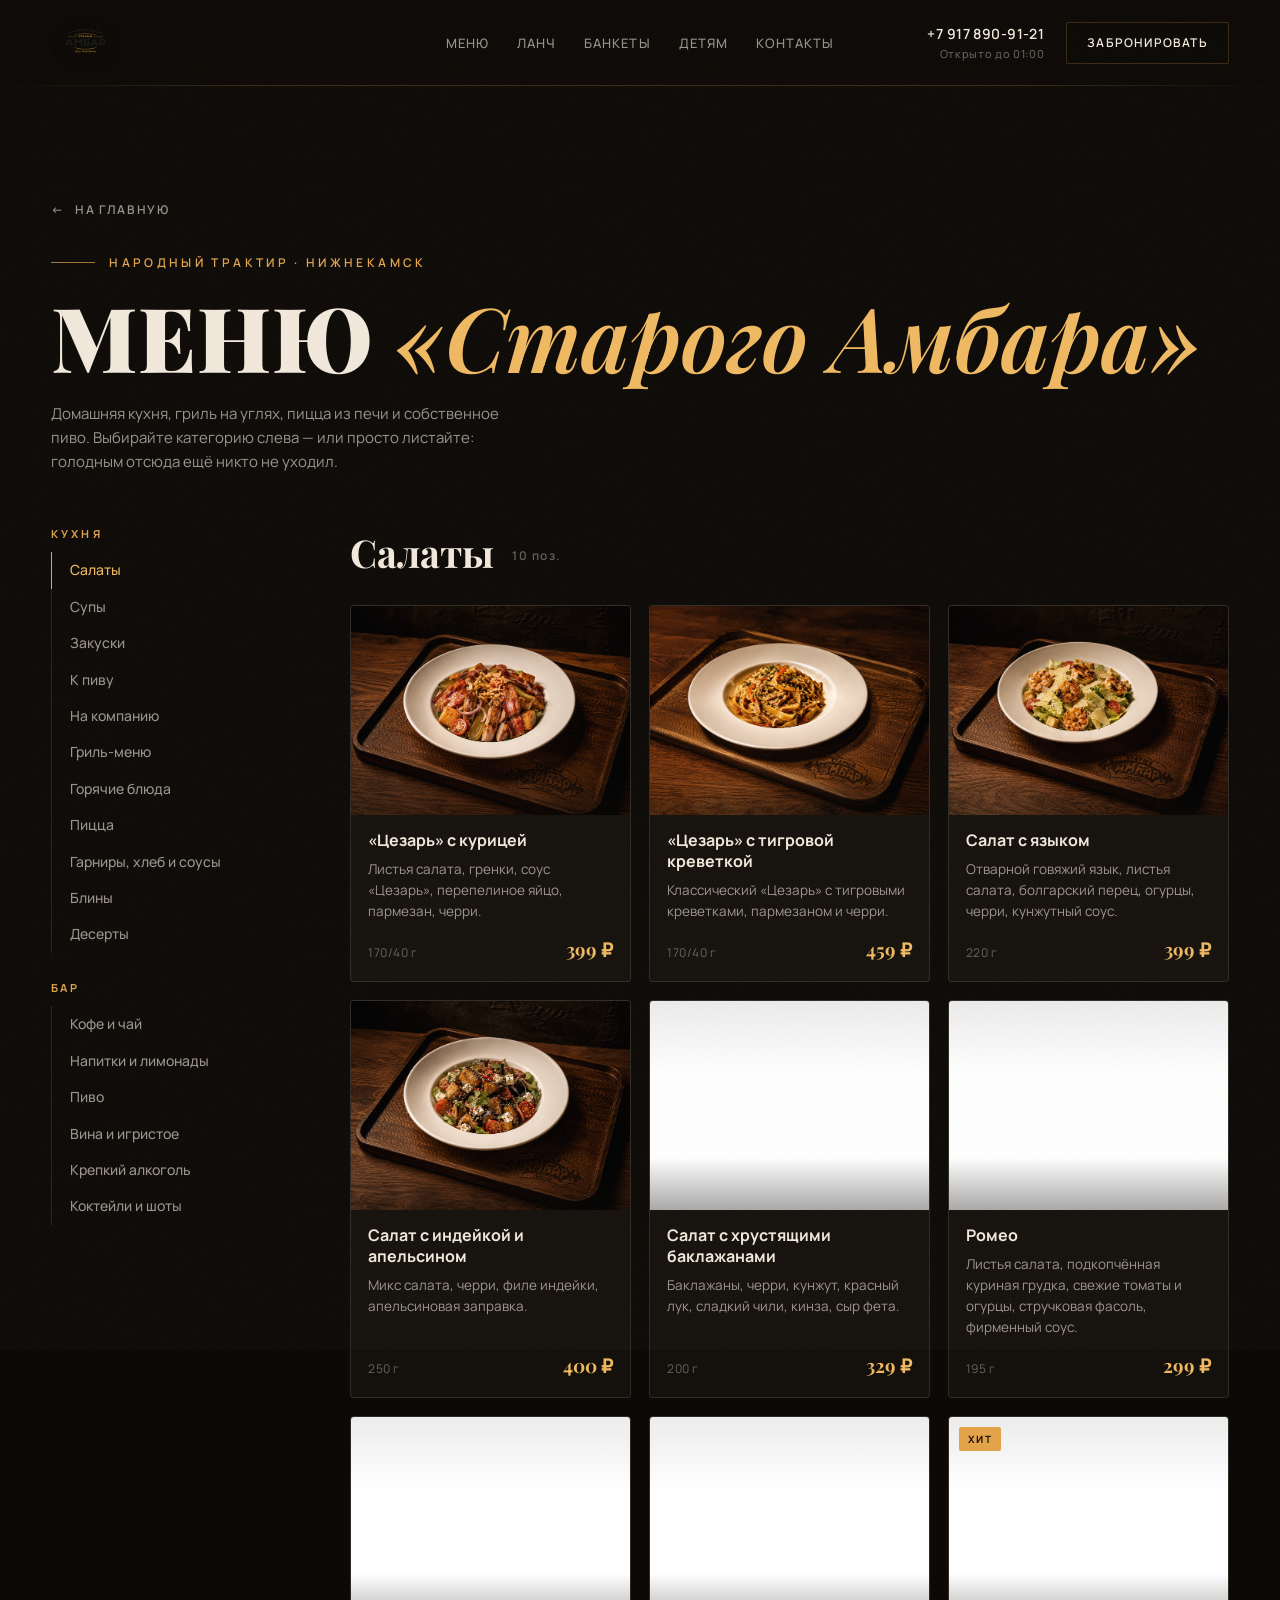
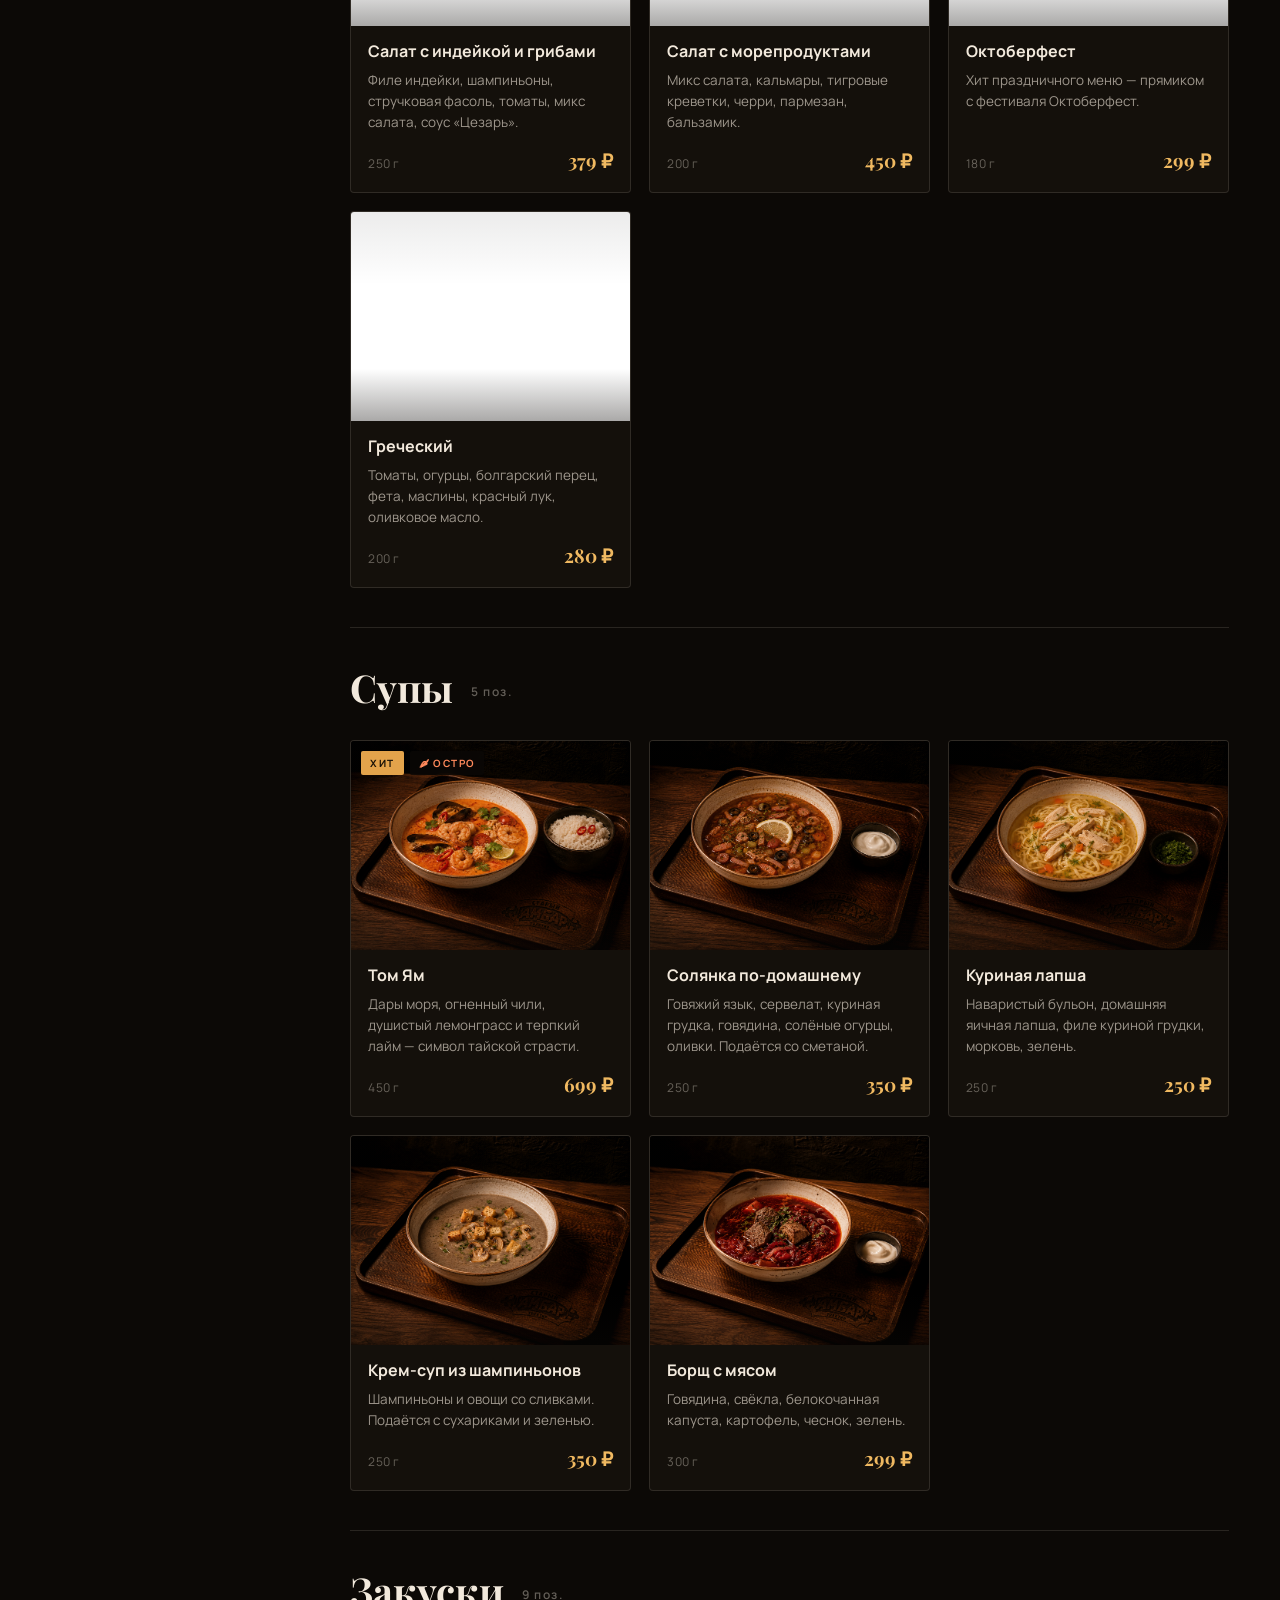
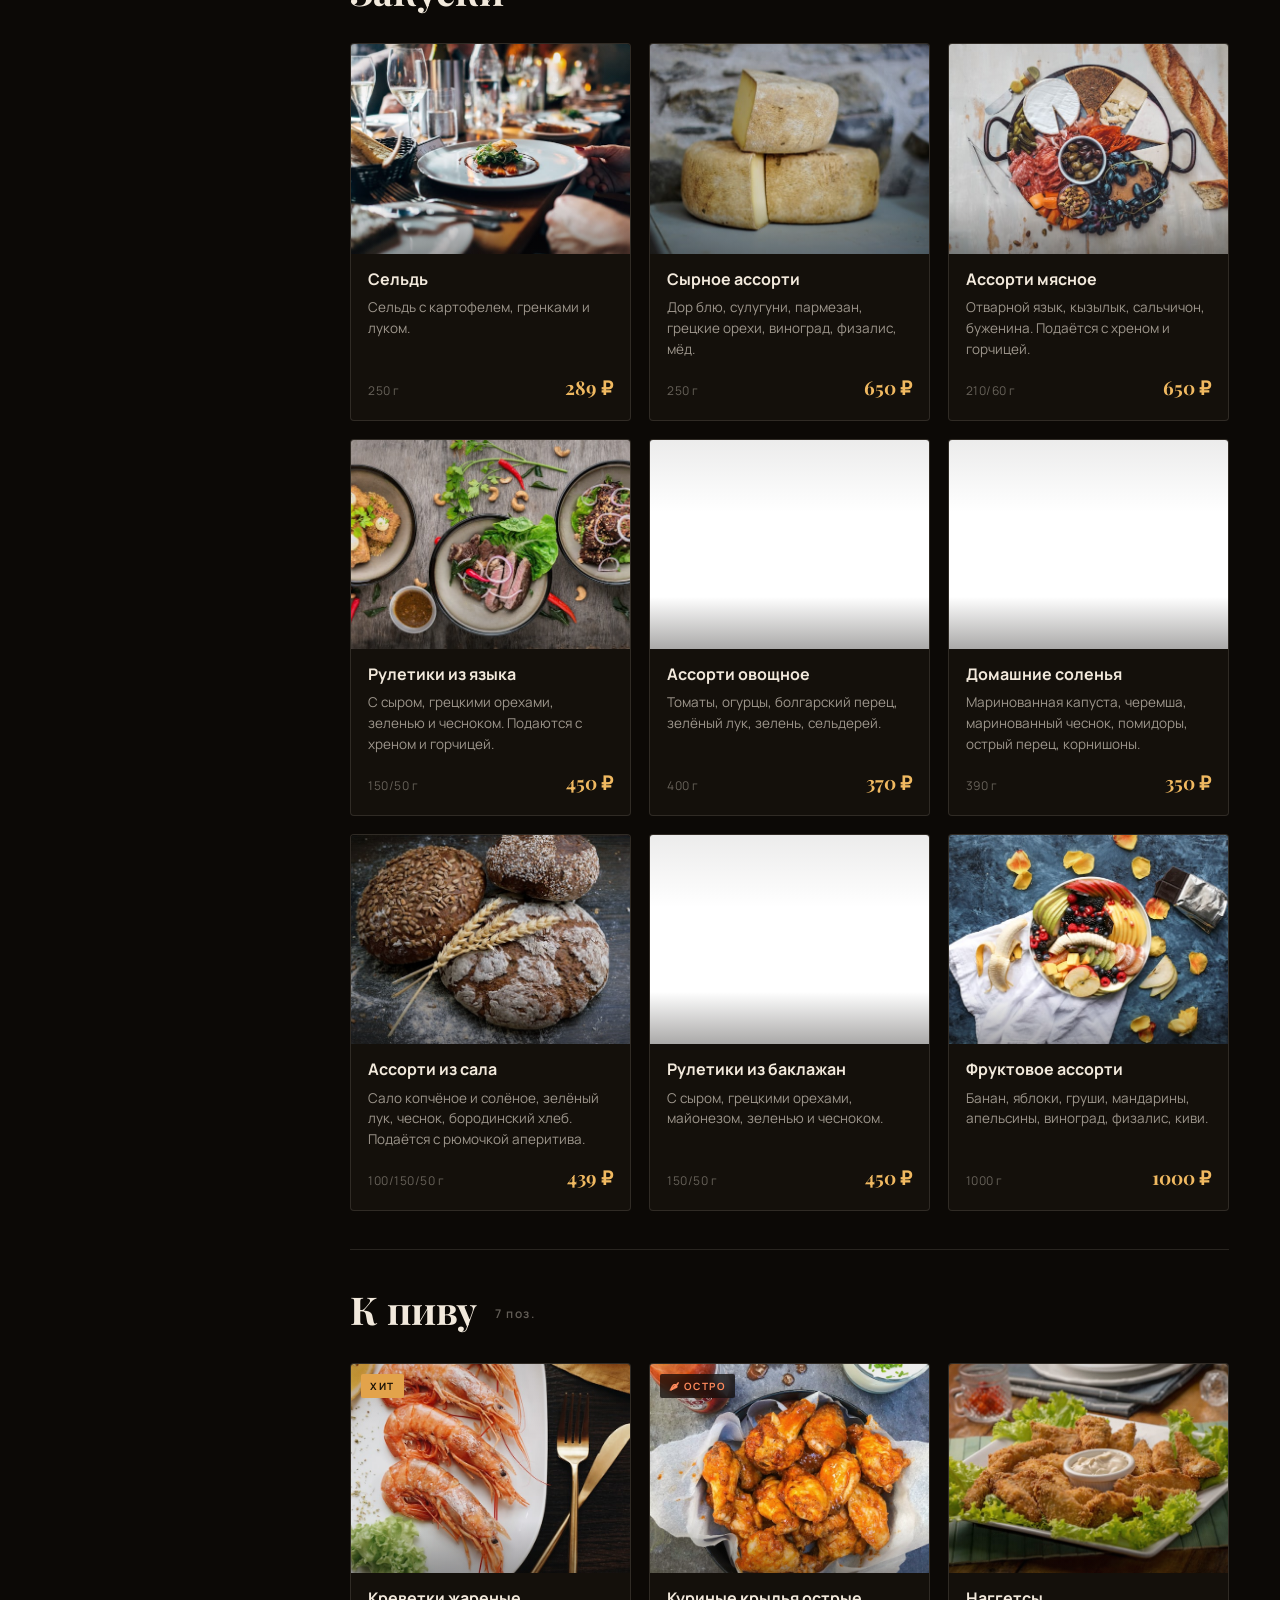
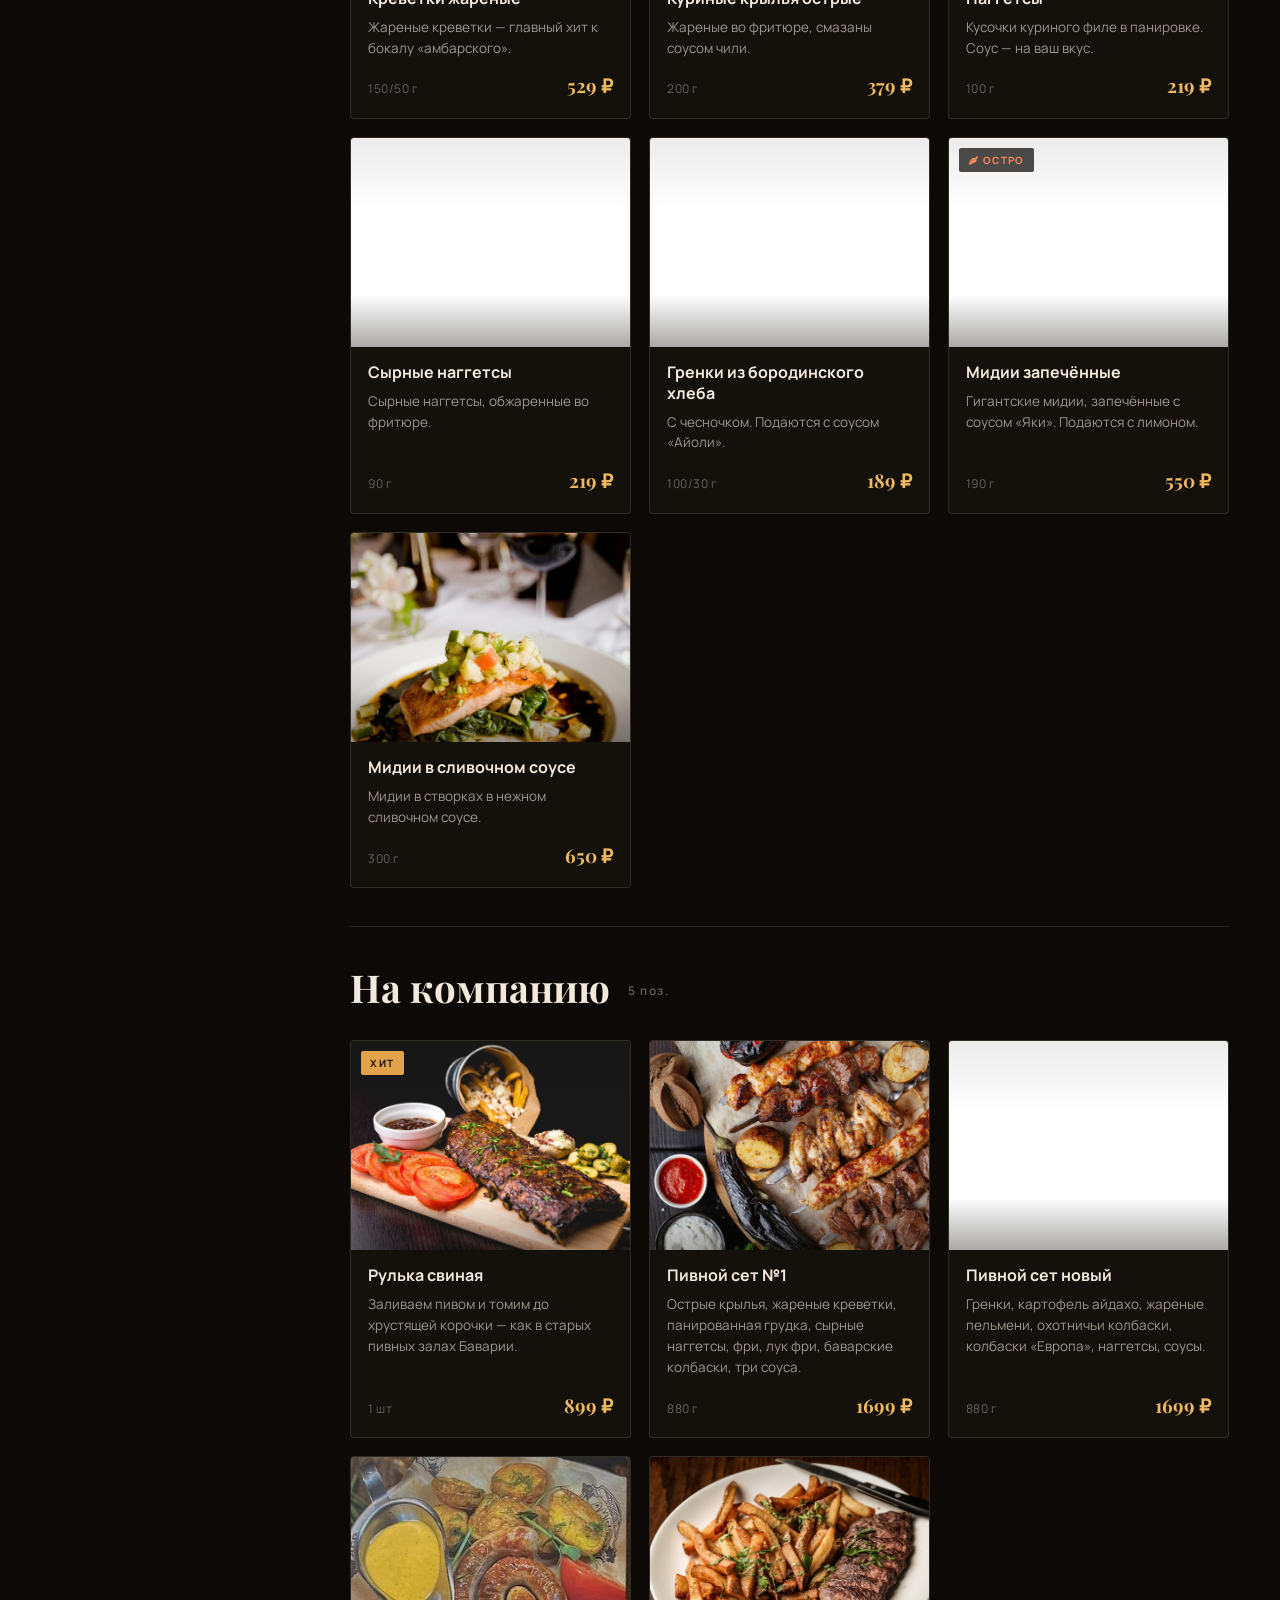
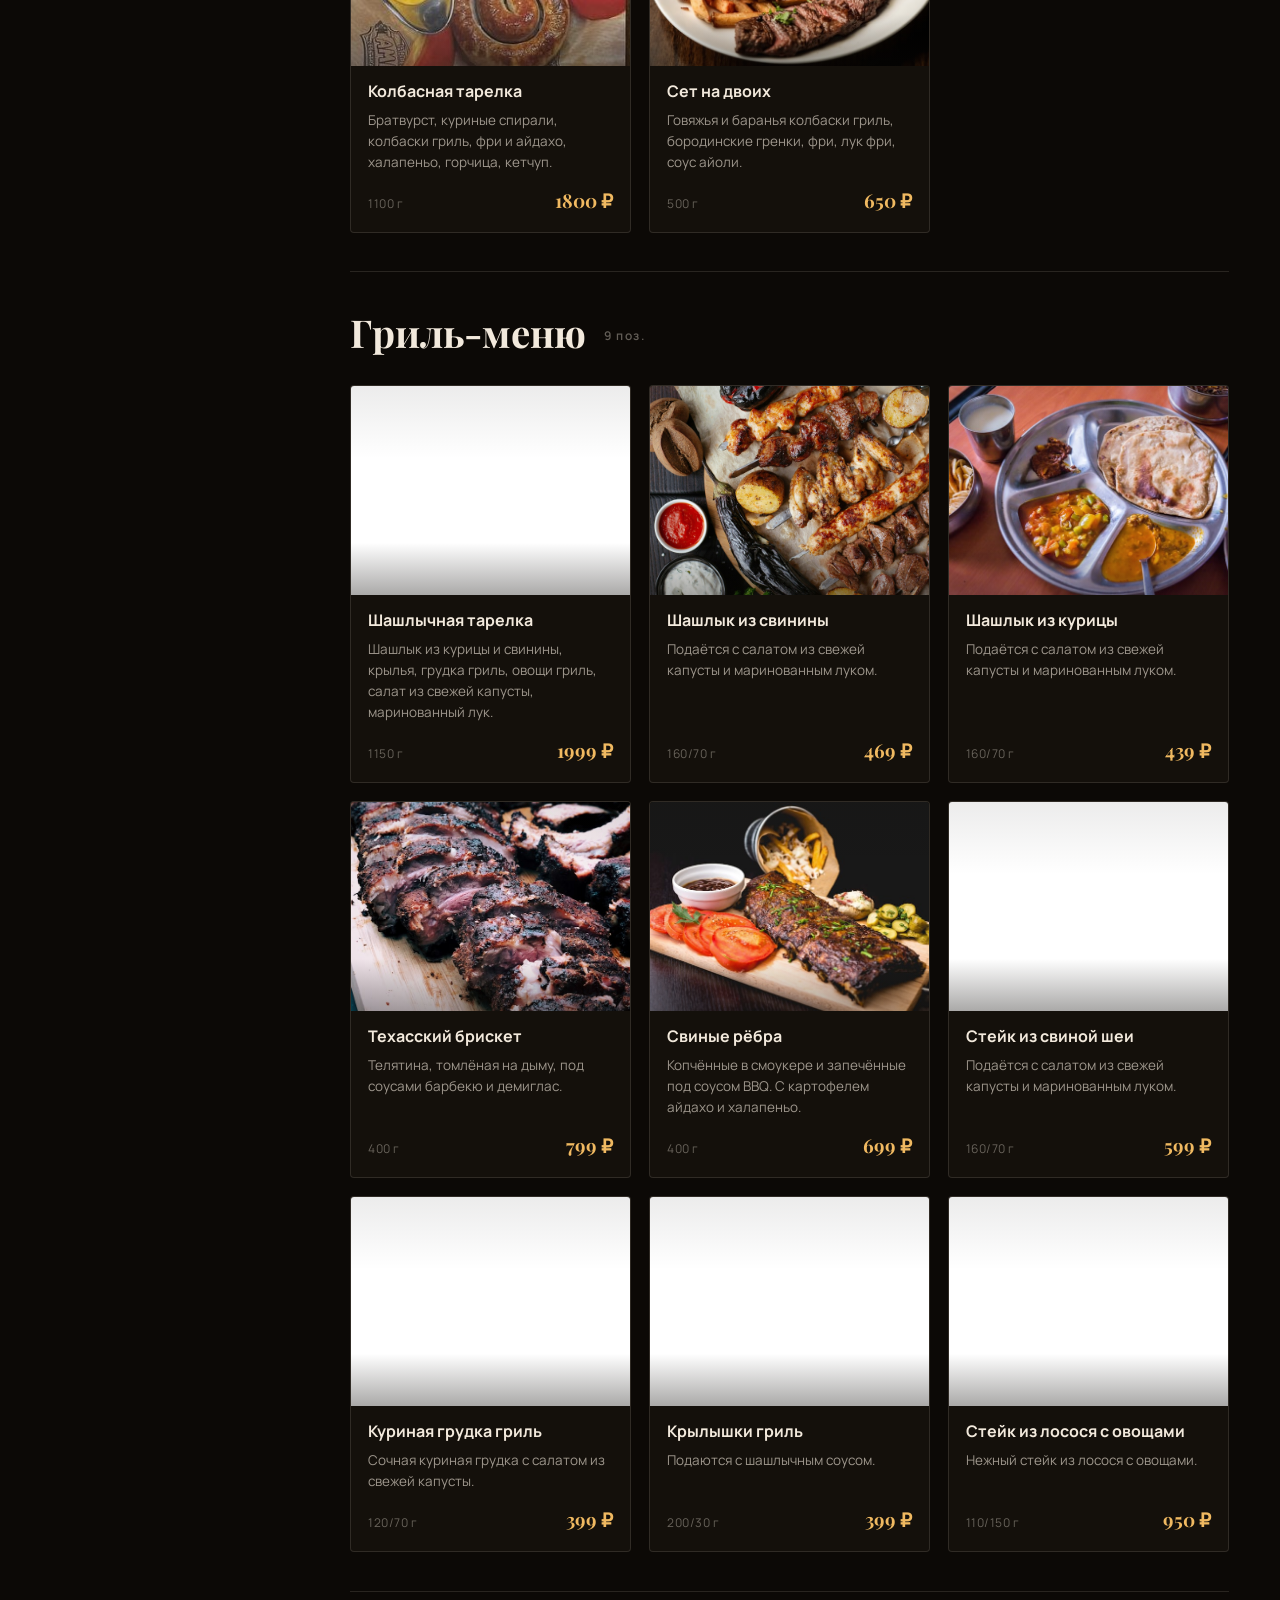
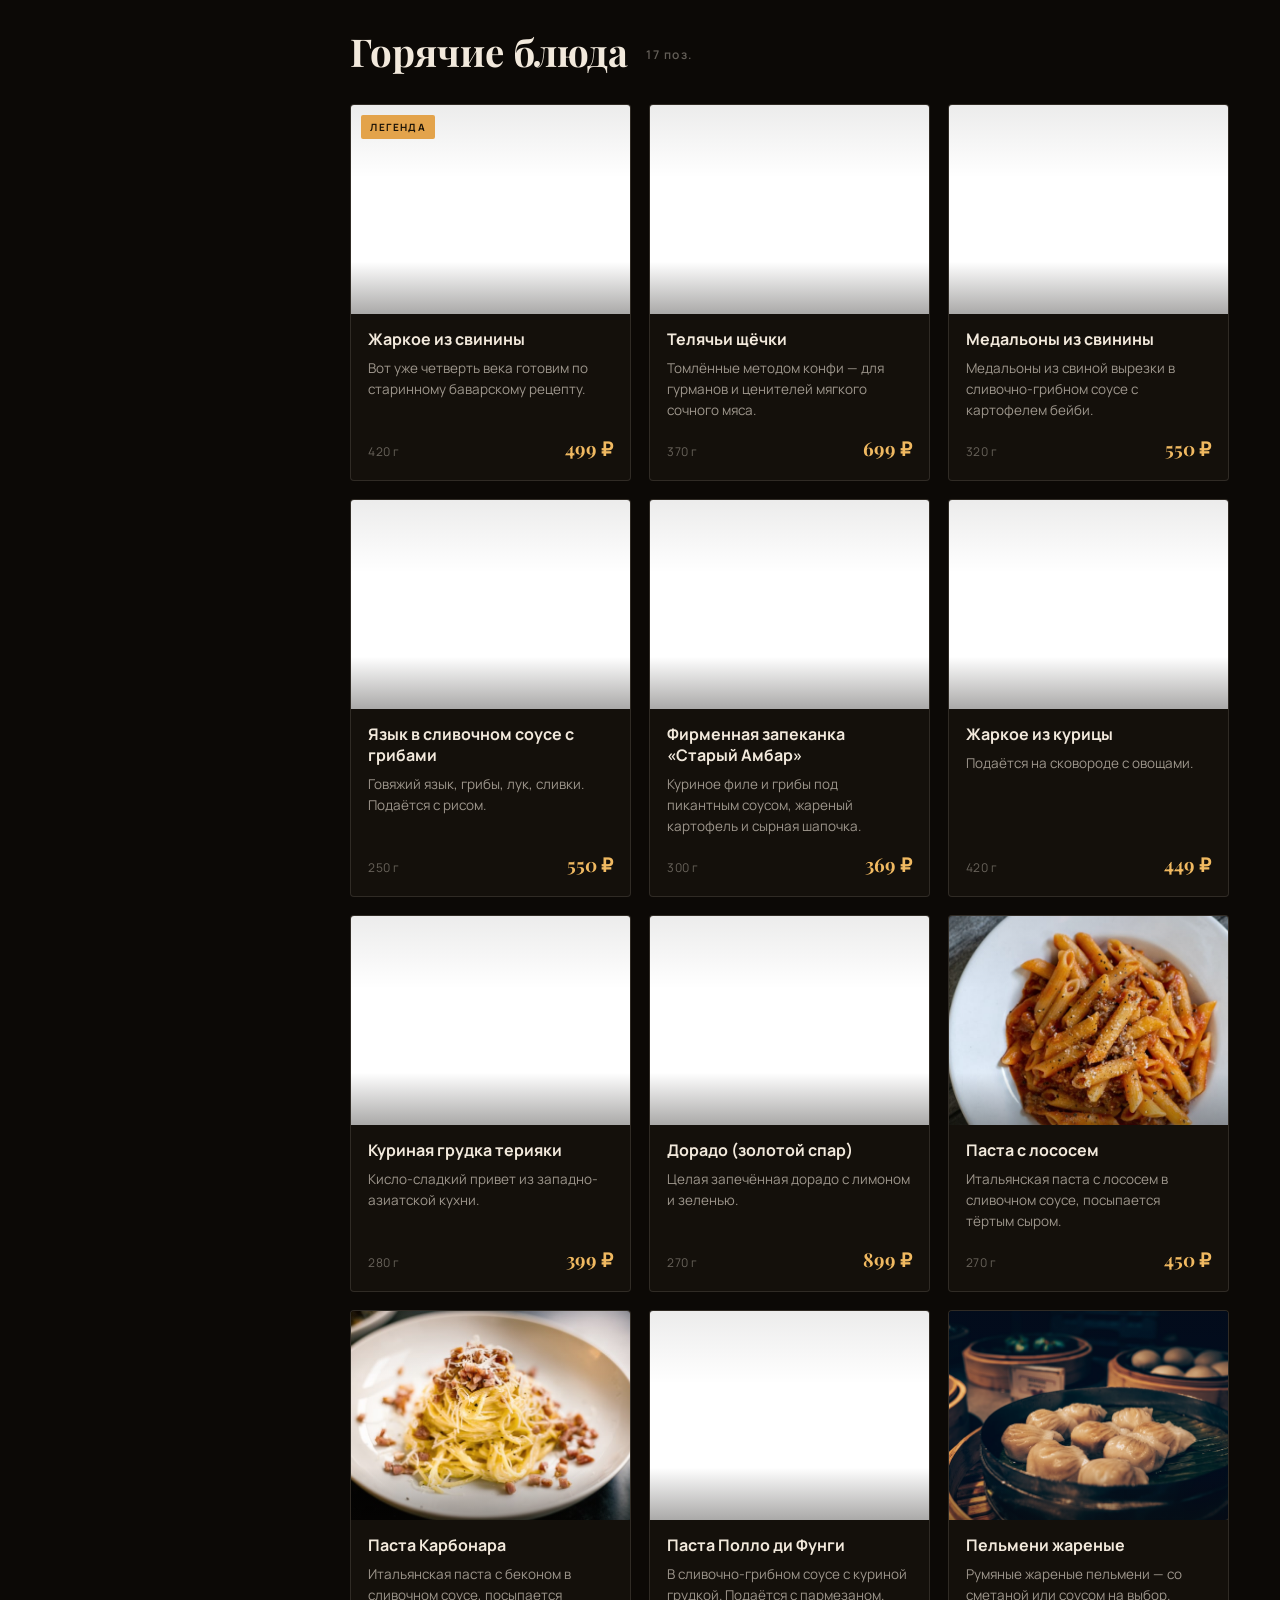
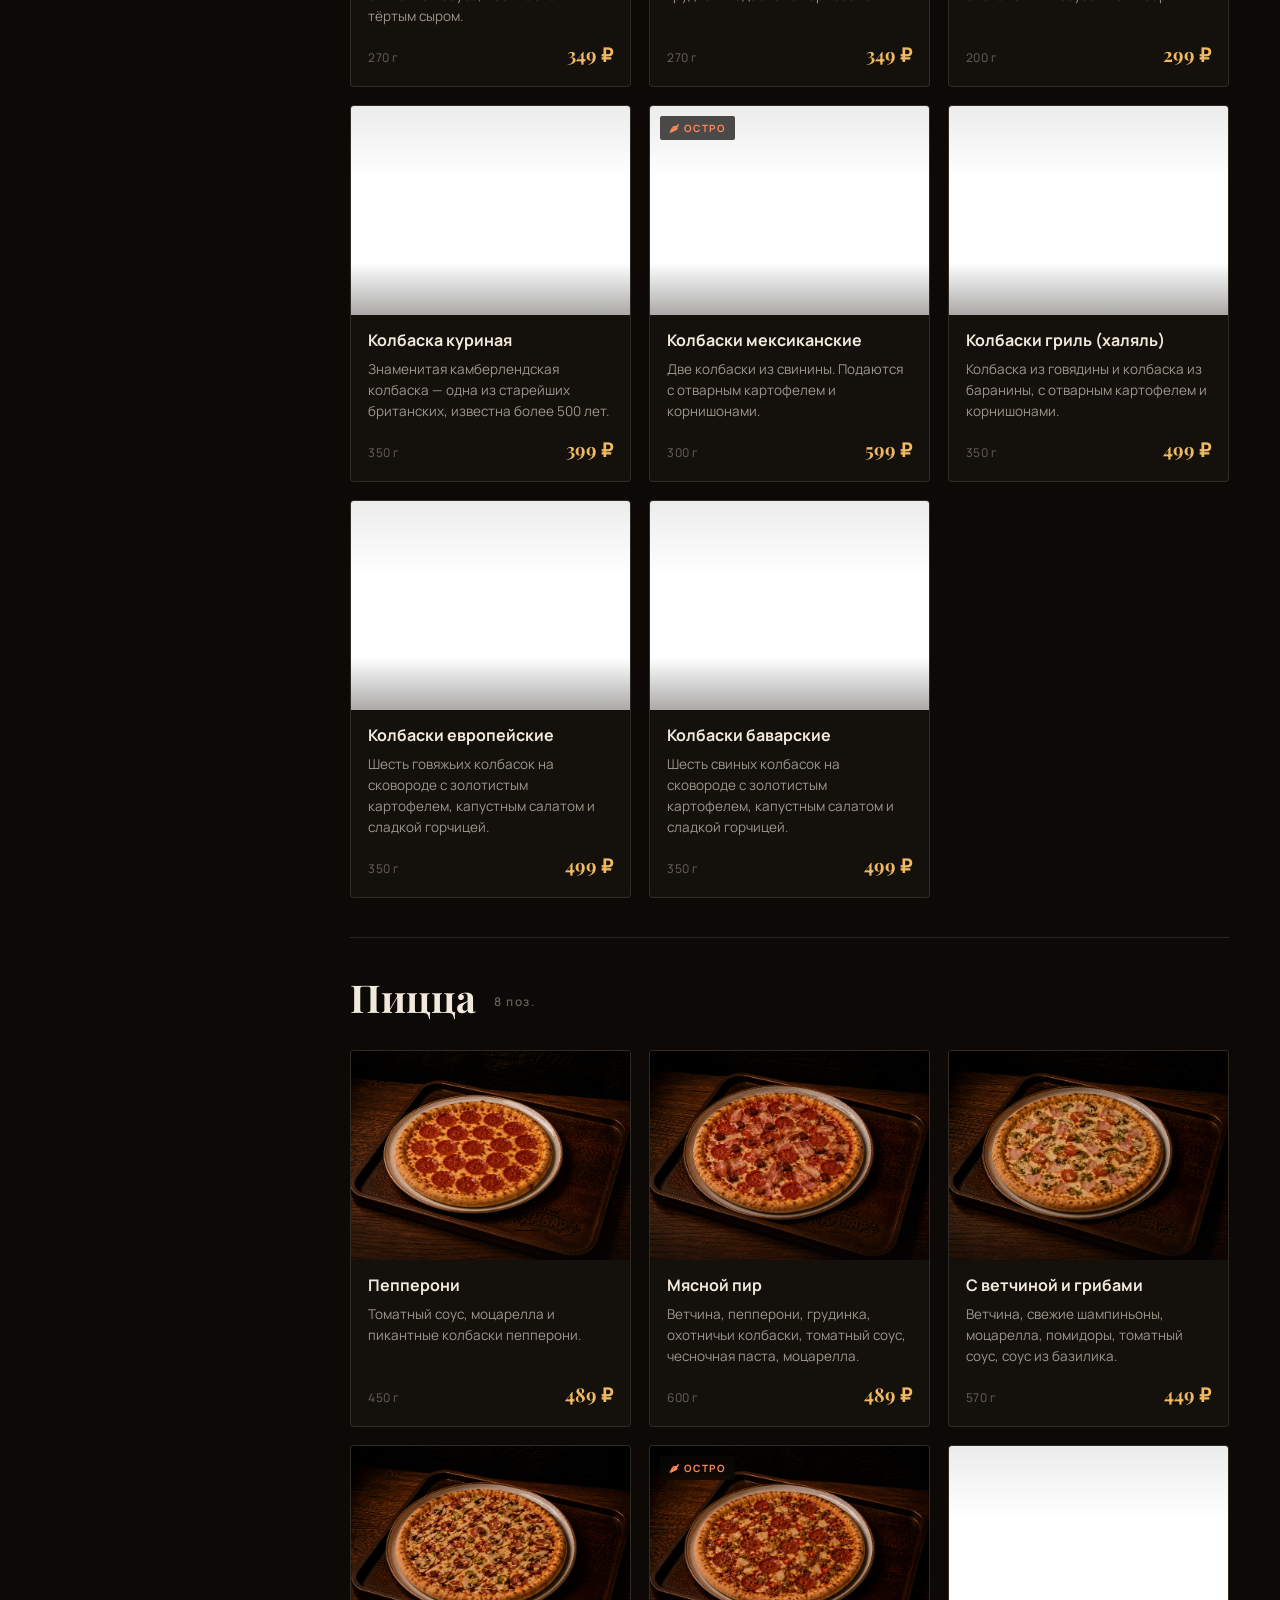
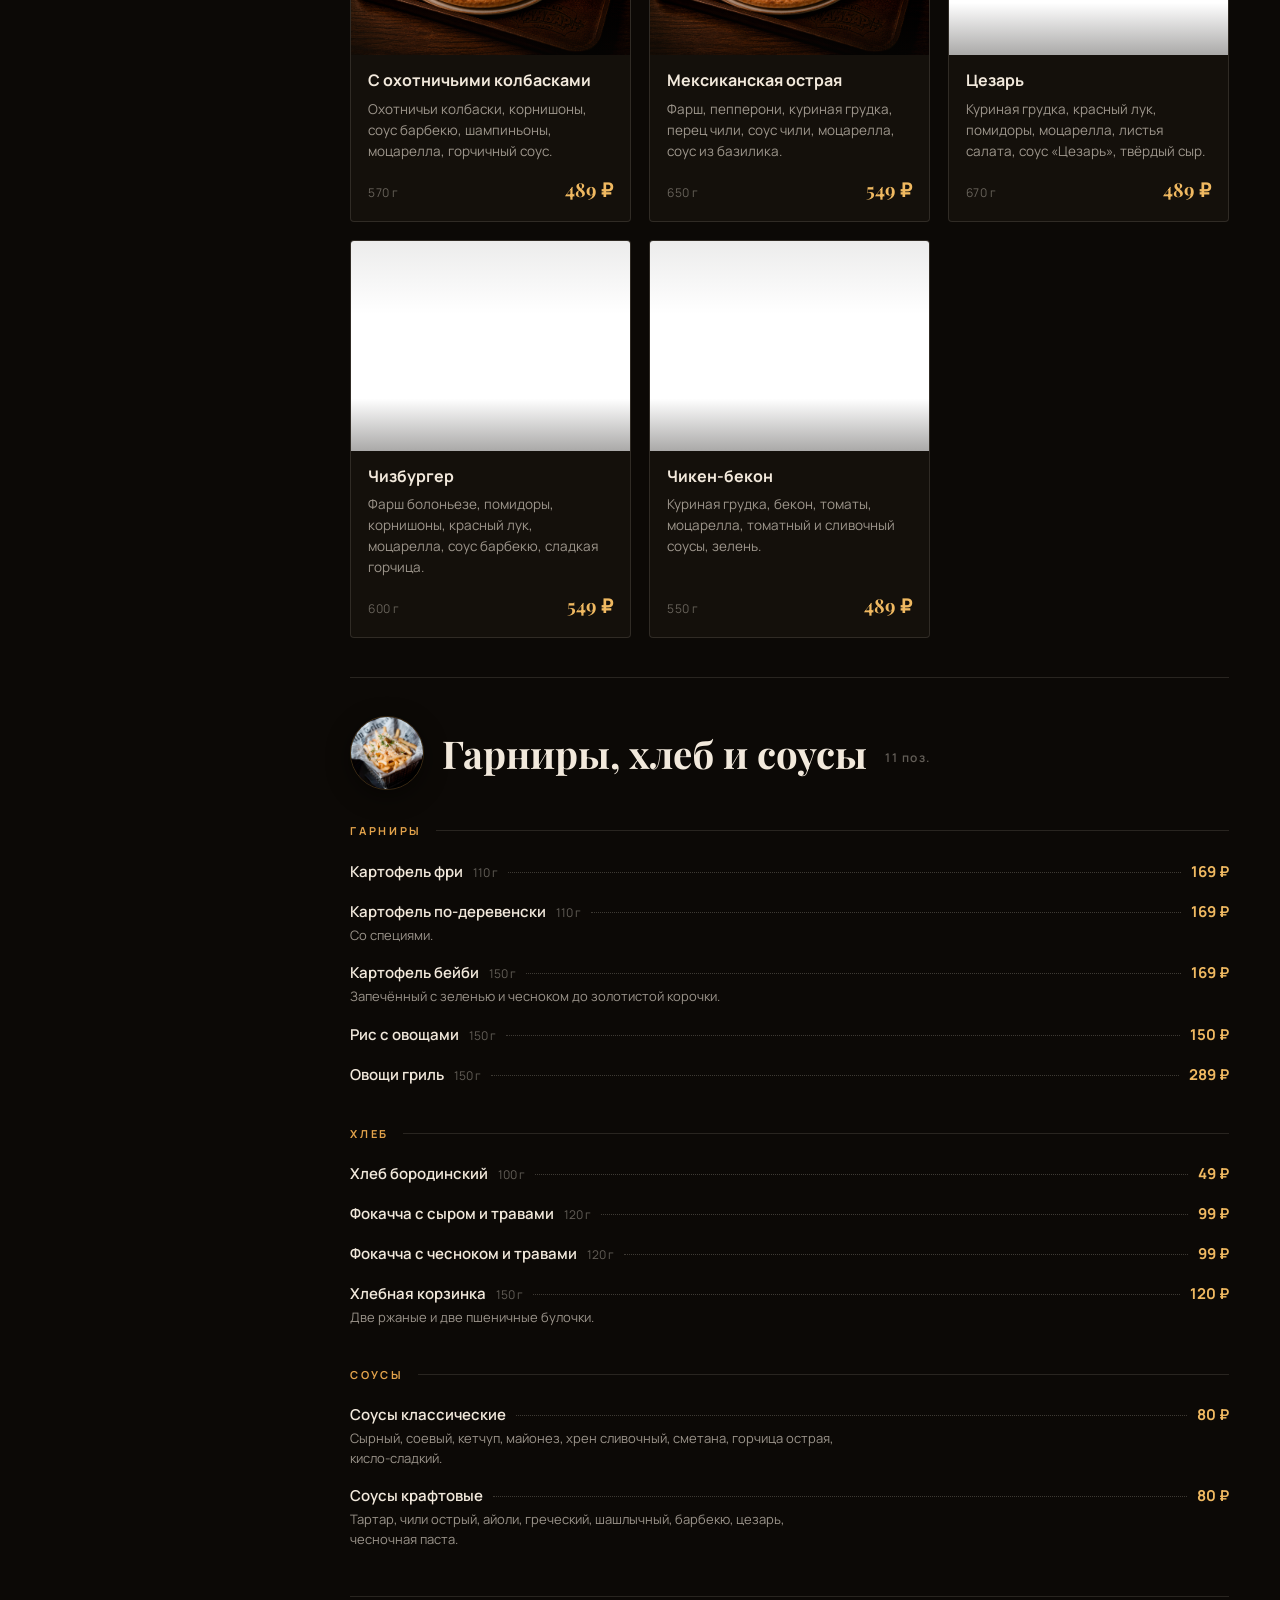
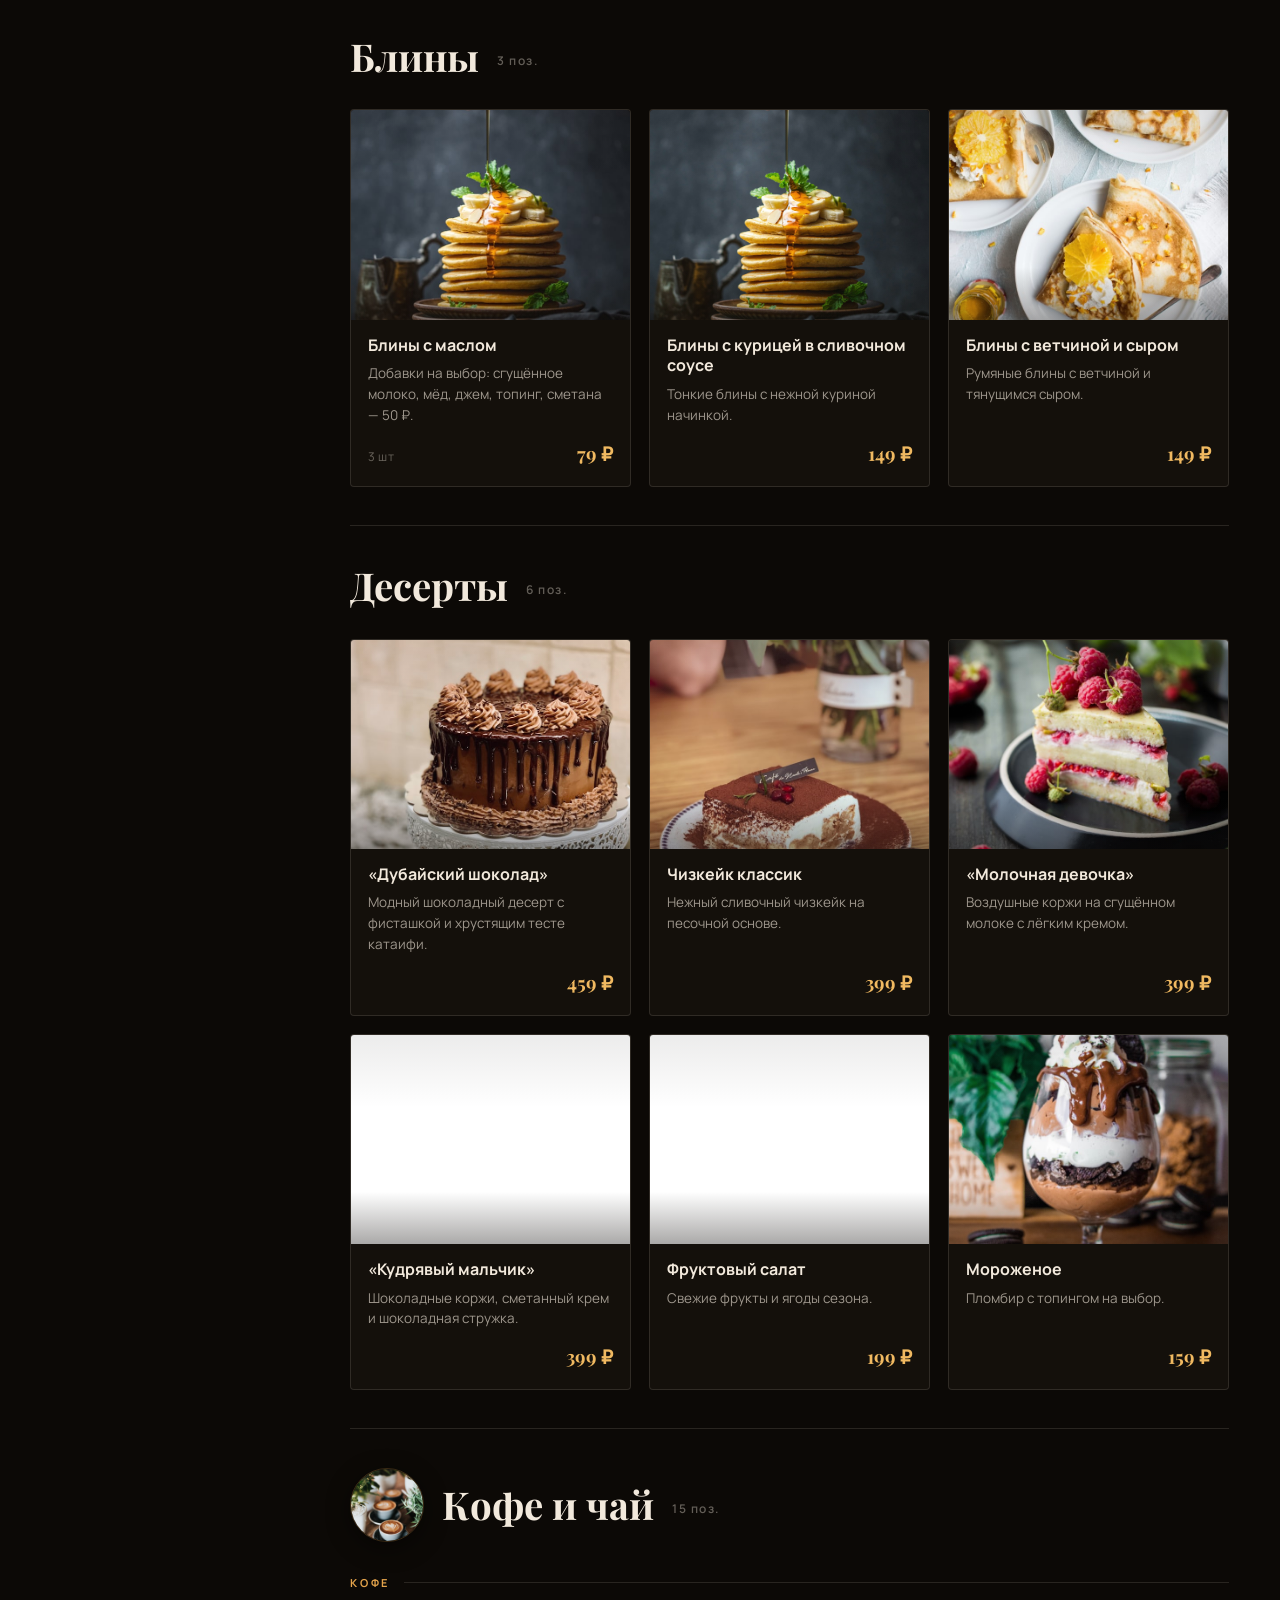
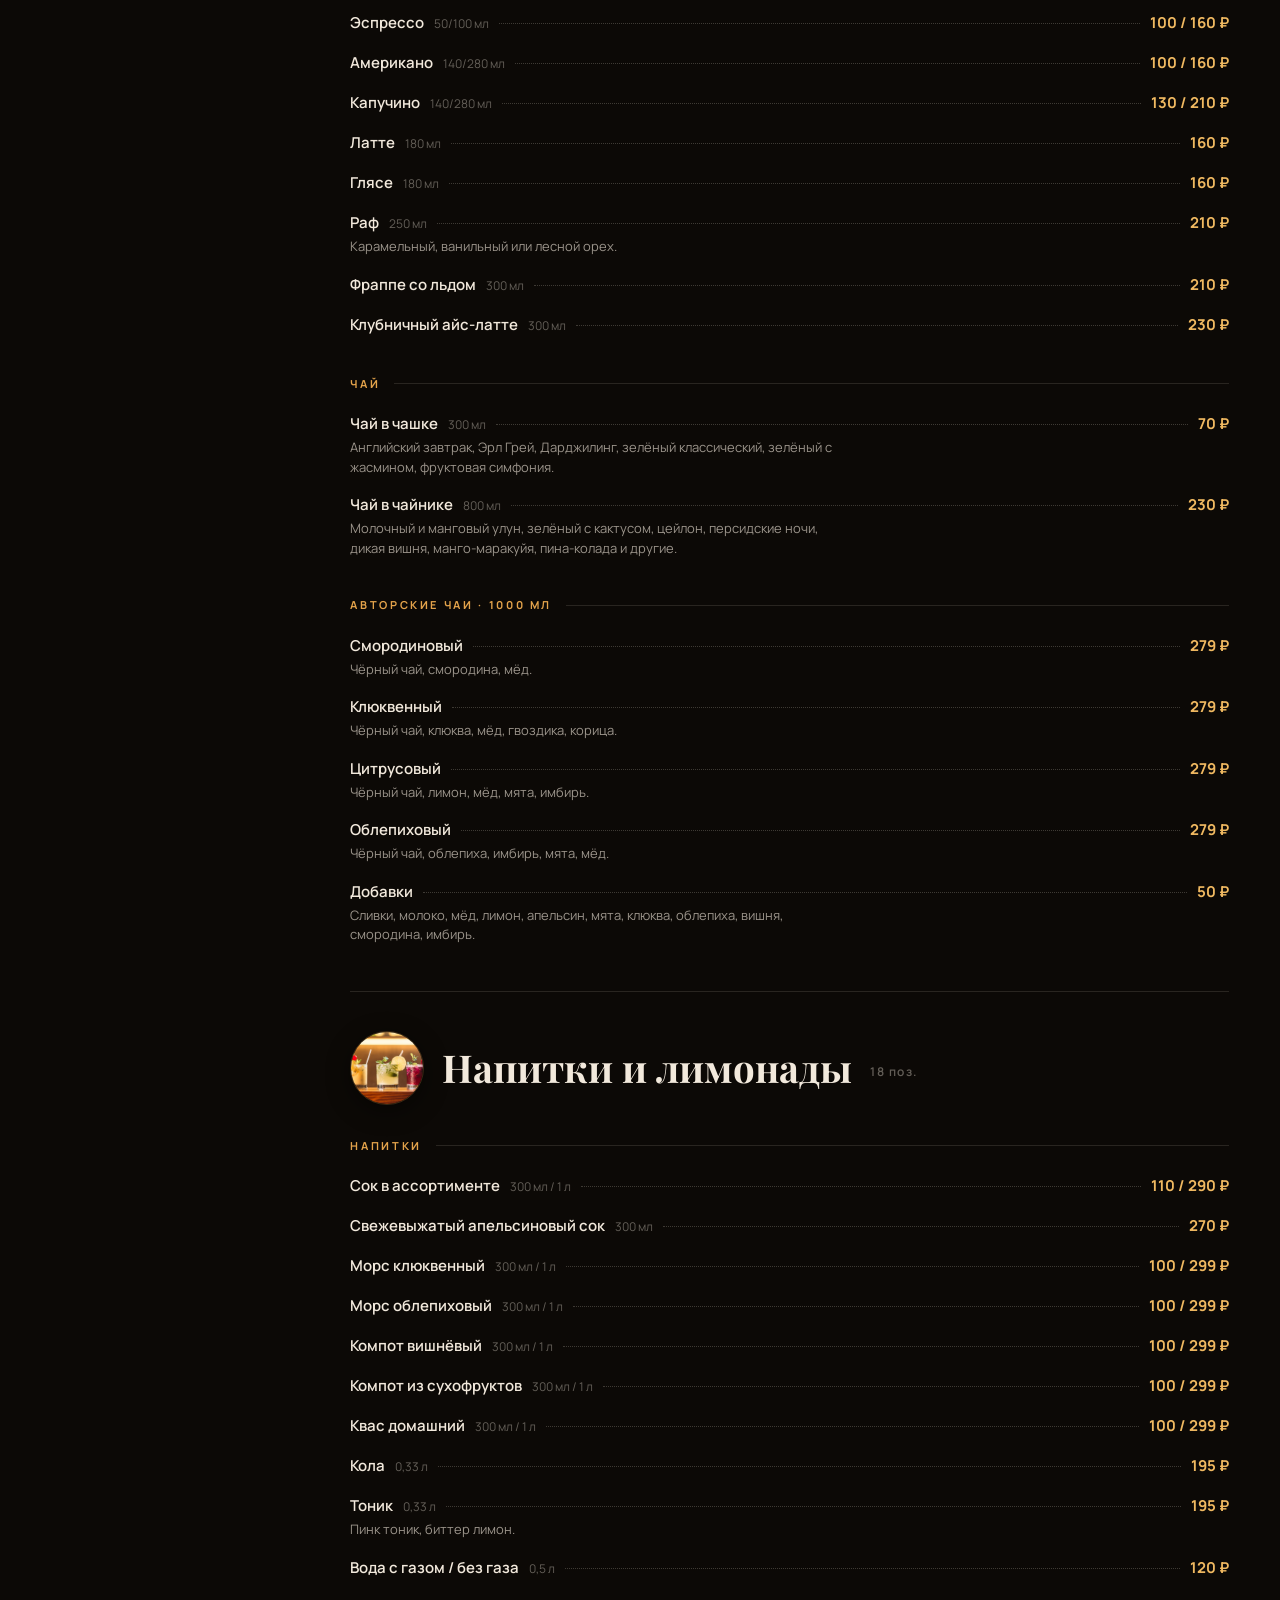
==== commit fb10df23: "Пункт «Меню» ведёт на menu.html + бургер-меню на мобильной версии - В шапке index.html «Меню» теперь" ====
--- a/menu.html
+++ b/menu.html
@@ -44,8 +44,30 @@
       <span id="navOpen">Открыто до 01:00</span>
     </a>
     <a class="btn btn-ghost btn-sm" href="index.html#bron">Забронировать</a>
+    <button class="nav-burger" id="navBurger" type="button" aria-label="Открыть меню" aria-expanded="false" aria-controls="mobileMenu">
+      <span></span><span></span><span></span>
+    </button>
   </div>
 </header>
+
+<div class="mobile-menu" id="mobileMenu" aria-hidden="true">
+  <nav aria-label="Мобильная навигация">
+    <ul class="mm-links">
+      <li><a href="menu.html">Меню</a></li>
+      <li><a href="index.html#lunch">Ланч</a></li>
+      <li><a href="index.html#banket">Банкеты</a></li>
+      <li><a href="index.html#kids">Детям</a></li>
+      <li><a href="index.html#adresa">Контакты</a></li>
+    </ul>
+  </nav>
+  <div class="mm-bottom">
+    <a class="mm-phone" href="tel:+79178909121">
+      +7 917 890-91-21
+      <span id="mmOpen">Открыто до 01:00</span>
+    </a>
+    <a class="btn btn-ghost mm-btn" href="index.html#bron">Забронировать стол</a>
+  </div>
+</div>
 
 <!-- ================= Шапка страницы ================= -->
 <section class="mhero">
@@ -153,6 +175,7 @@
 }
 </script>
 
+<script src="js/nav.js"></script>
 <script src="js/menu.js"></script>
 </body>
 </html>
--- a/css/styles.css
+++ b/css/styles.css
@@ -1281,6 +1281,74 @@
 }
 .mobile-cta .btn-ghost svg{ width: 20px; height: 20px; }
 
+/* ---------- бургер + мобильное меню ---------- */
+.nav-burger{
+  display: none;
+  flex-direction: column; align-items: center; justify-content: center;
+  gap: 6px;
+  width: 44px; height: 44px;
+  margin-right: -8px;
+  background: none; border: 0;
+  cursor: pointer;
+}
+.nav-burger span{
+  display: block;
+  width: 22px; height: 2px;
+  border-radius: 1px;
+  background: var(--text);
+  transition: transform .35s cubic-bezier(.4,0,.2,1), opacity .25s ease;
+}
+.nav-burger.is-open span:nth-child(1){ transform: translateY(8px) rotate(45deg); }
+.nav-burger.is-open span:nth-child(2){ opacity: 0; }
+.nav-burger.is-open span:nth-child(3){ transform: translateY(-8px) rotate(-45deg); }
+
+.mobile-menu{
+  position: fixed; inset: 0;
+  z-index: 79; /* под шапкой (80), чтобы бургер оставался кликабельным */
+  display: flex; flex-direction: column; justify-content: space-between;
+  padding: calc(96px + env(safe-area-inset-top, 0px)) 24px calc(28px + env(safe-area-inset-bottom, 0px));
+  background: rgba(12, 9, 6, .96);
+  backdrop-filter: blur(18px);
+  -webkit-backdrop-filter: blur(18px);
+  opacity: 0; visibility: hidden;
+  transition: opacity .35s ease, visibility .35s;
+}
+.mobile-menu.is-open{ opacity: 1; visibility: visible; }
+body.mm-lock{ overflow: hidden; }
+
+.mm-links{ list-style: none; }
+.mm-links li{ border-bottom: 1px solid var(--hairline); }
+.mm-links a{
+  display: block;
+  padding: 17px 0;
+  font-family: 'Playfair Display', serif;
+  font-size: 27px; font-weight: 600;
+  letter-spacing: .02em;
+  color: var(--text);
+  transform: translateY(14px); opacity: 0;
+  transition: color .3s ease, transform .45s cubic-bezier(.4,0,.2,1), opacity .45s ease;
+}
+.mm-links li:nth-child(2) a{ transition-delay: .04s; }
+.mm-links li:nth-child(3) a{ transition-delay: .08s; }
+.mm-links li:nth-child(4) a{ transition-delay: .12s; }
+.mm-links li:nth-child(5) a{ transition-delay: .16s; }
+.mobile-menu.is-open .mm-links a{ transform: translateY(0); opacity: 1; }
+.mm-links a:active{ color: var(--amber-bright); }
+
+.mm-bottom{ display: flex; flex-direction: column; gap: 18px; }
+.mm-phone{
+  font-size: 19px; font-weight: 700;
+  letter-spacing: .03em;
+}
+.mm-phone span{
+  display: block;
+  margin-top: 4px;
+  font-size: 12px; font-weight: 500;
+  letter-spacing: .06em;
+  color: var(--text-faint);
+}
+.mm-btn{ width: 100%; padding: 15px 20px; text-align: center; justify-content: center; }
+
 /* ================= responsive ================= */
 @media (max-width: 1180px){
   .book-form{ grid-template-columns: 1fr 1fr 1fr; }
@@ -1289,6 +1357,7 @@
 @media (max-width: 1024px){
   .nav > nav{ display: none; }
   .nav{ grid-template-columns: 1fr auto; }
+  .nav-burger{ display: flex; }
   .trust-inner{ grid-template-columns: 1fr 1fr; }
   .trust-title{ grid-column: 1 / -1; }
   .scen-row{ flex-direction: column; height: auto; gap: 8px; }
